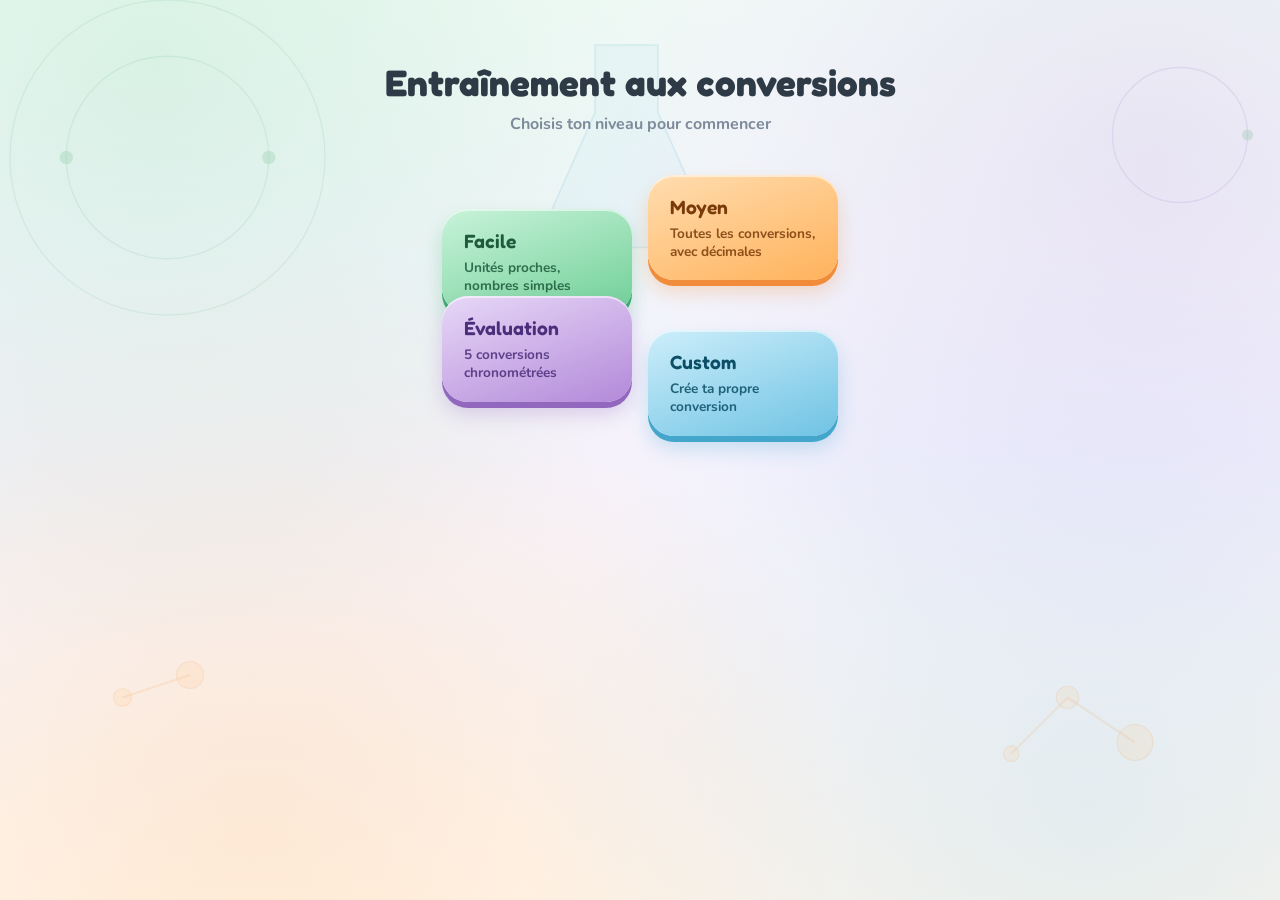
==== index.html @ 81458455 "mise a jour" ====
<!doctype html>
<html lang="fr">
<head>
<meta charset="UTF-8" />
<meta name="viewport" content="width=device-width, initial-scale=1.0" />
<title>Entraînement aux conversions</title>
<link rel="preconnect" href="https://fonts.googleapis.com" />
<link rel="preconnect" href="https://fonts.gstatic.com" crossorigin />
<link href="https://fonts.googleapis.com/css2?family=Fredoka:wght@500;600;700&family=Nunito:wght@600;700;800&family=Space+Mono:wght@400;700&display=swap" rel="stylesheet" />
<link rel="stylesheet" href="style.css" />
</head>
<body>

  <div class="bg-science" aria-hidden="true">
    <svg viewBox="0 0 1200 800" preserveAspectRatio="xMidYMid slice">
      <circle class="orbit" cx="180" cy="140" r="90" />
      <circle class="orbit" cx="180" cy="140" r="140" />
      <circle class="atom-dot" cx="270" cy="140" r="6" />
      <circle class="atom-dot" cx="90" cy="140" r="6" />
      <circle class="molecule" cx="980" cy="620" r="10" />
      <circle class="molecule" cx="1040" cy="660" r="16" />
      <circle class="molecule" cx="930" cy="670" r="7" />
      <line class="bond" x1="980" y1="620" x2="1040" y2="660" />
      <line class="bond" x1="980" y1="620" x2="930" y2="670" />
      <circle class="orbit small" cx="1080" cy="120" r="60" />
      <circle class="atom-dot" cx="1140" cy="120" r="5" />
      <path class="flask" d="M560 40 v60 l-40 90 a20 20 0 0 0 18 30 h100 a20 20 0 0 0 18 -30 l-40 -90 v-60 z" />
      <circle class="molecule" cx="140" cy="620" r="8" />
      <circle class="molecule" cx="200" cy="600" r="12" />
      <line class="bond" x1="140" y1="620" x2="200" y2="600" />
    </svg>
  </div>

  <main id="app">

    <section id="screen-home" class="screen active">
      <div class="home-inner">
        <h1>Entraînement aux conversions</h1>
        <p class="subtitle">Choisis ton niveau pour commencer</p>
        <div class="difficulty-choices">
          <button class="diff-card diff-facile" data-diff="facile" type="button">
            <span class="diff-name">Facile</span>
            <span class="diff-desc">Unités proches, nombres simples</span>
          </button>
          <button class="diff-card diff-moyen" data-diff="moyen" type="button">
            <span class="diff-name">Moyen</span>
            <span class="diff-desc">Toutes les conversions, avec décimales</span>
          </button>
          <button class="diff-card diff-evaluation" data-diff="evaluation" type="button">
            <span class="diff-name">Évaluation</span>
            <span class="diff-desc">5 conversions chronométrées</span>
          </button>
          <button class="diff-card diff-custom" data-diff="custom" type="button">
            <span class="diff-name">Custom</span>
            <span class="diff-desc">Crée ta propre conversion</span>
          </button>
        </div>
      </div>
    </section>

    <section id="screen-exercise" class="screen">
      <div class="exercise-topbar">
        <button id="btn-back" class="btn-text" type="button">&larr; Retour</button>
        <div id="chrono" class="chrono hidden">⏱ <span id="chrono-value">0.0 s</span></div>
      </div>

      <div class="exercise-card">
        <p class="exercise-label" id="exercise-label">Convertis :</p>
        <div class="conversion-stack">
          <div class="conv-row conv-row-from">
            <span id="from-value" class="conv-value">12,4</span>
            <span id="from-unit" class="conv-unit">km</span>
          </div>
          <span class="conv-arrow-down">&darr;</span>
          <div class="conv-row conv-row-to">
            <input id="answer-input" class="answer-input" type="text" inputmode="decimal" autocomplete="off" spellcheck="false" aria-label="Ta réponse" />
            <span id="to-unit" class="conv-unit">dm</span>
          </div>
        </div>

        <div class="exercise-actions">
          <button id="btn-validate" class="btn-primary" type="button">Valider</button>
          <button id="btn-next" class="btn-secondary hidden" type="button">Conversion suivante</button>
        </div>

        <div id="feedback" class="feedback" role="status" aria-live="polite"></div>
      </div>
    </section>

    <section id="screen-custom" class="screen">
      <div class="exercise-topbar">
        <button id="btn-back-custom" class="btn-text" type="button">&larr; Retour</button>
      </div>

      <div class="exercise-card custom-card">
        <p class="exercise-label">Crée ta conversion :</p>

        <div class="custom-line">
          <div class="custom-pair">
            <input id="custom-from-value" class="answer-input custom-value-input" type="text" inputmode="decimal" autocomplete="off" spellcheck="false" placeholder="Valeur" aria-label="Valeur de départ" />
            <select id="custom-from-unit" class="custom-select" aria-label="Unité de départ">
              <option value="" disabled selected>Unité...</option>
            </select>
          </div>

          <span class="conv-arrow custom-arrow">&rarr;</span>

          <div class="custom-pair">
            <input id="custom-to-value" class="answer-input custom-value-input" type="text" inputmode="decimal" autocomplete="off" spellcheck="false" placeholder="Résultat" aria-label="Ta réponse" disabled />
            <select id="custom-to-unit" class="custom-select" aria-label="Unité d'arrivée" disabled>
              <option value="" disabled selected>Unité...</option>
            </select>
          </div>
        </div>

        <div class="exercise-actions">
          <button id="btn-custom-validate" class="btn-primary" type="button" disabled>Valider</button>
          <button id="btn-custom-solve" class="btn-secondary" type="button" disabled>Résoudre</button>
        </div>

        <div id="custom-feedback" class="feedback" role="status" aria-live="polite"></div>
      </div>
    </section>

    <section id="screen-recap" class="screen">
      <div class="recap-card" id="recap-card">
        <h2 id="recap-title">Résultats</h2>
        <p class="recap-score" id="recap-score">Score : 0/5</p>
        <p class="recap-time" id="recap-time">Temps moyen : 0 s</p>
        <p class="recap-message" id="recap-message"></p>
        <div class="recap-actions">
          <button id="btn-restart" class="btn-primary" type="button">Relancer une série</button>
          <button id="btn-home" class="btn-secondary" type="button">Choisir une autre difficulté</button>
        </div>
      </div>
    </section>

    <section id="draft-table-wrap" class="draft-wrap hidden">
      <h3 class="draft-title">Brouillon — tableau de conversion</h3>
      <div id="draft-table" class="draft-table"></div>
    </section>

  </main>

  <canvas id="confetti-canvas"></canvas>

  <script src="js/units.js"></script>
  <script src="js/generator.js"></script>
  <script src="js/table.js"></script>
  <script src="js/confetti.js"></script>
  <script src="js/app.js"></script>
</body>
</html>
---- style.css ----
/* ===== Tokens : palette pastel colorée, un fond par mode ===== */
:root {
  --bg-card: #FFFFFF;
  --bg-card-soft: #F6F8FC;

  --success: #4FBE7A;
  --error: #E9756B;
  --error-bg: #FDECEA;
  --warning: #E8A93B;

  --ink: #2E3A46;
  --ink-soft: #7C8A9A;
  --ink-faint: #A8B4C0;

  /* Couleurs par mode : light (dégradé haut), mid (dégradé bas / fond clair),
     dark (ombre "relief"), text (texte du bouton) */
  --facile-light: #C9F3DA;
  --facile-mid: #6FCF97;
  --facile-dark: #3FA873;
  --facile-text: #1E5B3C;

  --moyen-light: #FFDDB0;
  --moyen-mid: #FFB25B;
  --moyen-dark: #F08C3A;
  --moyen-text: #7A3B0A;

  --evaluation-light: #E7D8F7;
  --evaluation-mid: #B389D9;
  --evaluation-dark: #9268BE;
  --evaluation-text: #4A2E7A;

  --custom-light: #CDEEFA;
  --custom-mid: #6FC3E4;
  --custom-dark: #45A6CC;
  --custom-text: #0B4E66;

  --theme-accent: var(--facile-mid);

  --radius-lg: 26px;
  --radius-md: 16px;
  --radius-sm: 10px;

  --font-display: 'Fredoka', sans-serif;
  --font-body: 'Nunito', sans-serif;
  --font-mono: 'Space Mono', monospace;

  --shadow-card: 0 10px 26px rgba(46, 58, 70, 0.1);
  --shadow-card-hover: 0 14px 30px rgba(46, 58, 70, 0.14);
}

* { box-sizing: border-box; -webkit-tap-highlight-color: transparent; }

html, body {
  margin: 0;
  padding: 0;
  min-height: 100%;
  color: var(--ink);
  font-family: var(--font-body);
  font-weight: 600; /* base légèrement plus grasse */
}

body {
  position: relative;
  overflow-x: hidden;
  display: flex;
  flex-direction: column;
  min-height: 100vh;
  min-height: 100dvh;
  background: #F5F7FB;
  transition: background 0.4s ease;
}

/* ===== Fond coloré, différent selon le mode actif ===== */
.bg-science {
  position: fixed;
  inset: 0;
  z-index: 0;
  pointer-events: none;
  transition: background 0.4s ease;
  background:
    radial-gradient(circle at 12% 8%, rgba(111, 207, 151, 0.20), transparent 42%),
    radial-gradient(circle at 90% 18%, rgba(179, 137, 217, 0.18), transparent 40%),
    radial-gradient(circle at 20% 92%, rgba(255, 178, 91, 0.18), transparent 45%),
    radial-gradient(circle at 85% 90%, rgba(111, 195, 228, 0.18), transparent 42%),
    linear-gradient(180deg, #F3FBF8 0%, #F5F3FE 50%, #FFF6EE 100%);
}

body[data-theme="facile"] .bg-science {
  background: linear-gradient(180deg, #EAFBF1 0%, #DCF5E6 55%, #CDEFDC 100%);
}
body[data-theme="moyen"] .bg-science {
  background: linear-gradient(180deg, #FFF3E2 0%, #FFE6C7 55%, #FFDBAE 100%);
}
body[data-theme="evaluation"] .bg-science {
  background: linear-gradient(180deg, #F5EEFC 0%, #EADCF7 55%, #DFCBF2 100%);
}
body[data-theme="custom"] .bg-science {
  background: linear-gradient(180deg, #EAF8FE 0%, #D6EFFA 55%, #C2E7F6 100%);
}

body[data-theme="facile"] { --theme-accent: var(--facile-mid); }
body[data-theme="moyen"] { --theme-accent: var(--moyen-mid); }
body[data-theme="evaluation"] { --theme-accent: var(--evaluation-mid); }
body[data-theme="custom"] { --theme-accent: var(--custom-mid); }

.bg-science svg { width: 100%; height: 100%; opacity: 0.4; }
.bg-science .orbit { fill: none; stroke: rgba(79, 168, 115, 0.3); stroke-width: 1.2; }
.bg-science .orbit.small { stroke: rgba(146, 104, 190, 0.35); }
.bg-science .atom-dot { fill: rgba(79, 168, 115, 0.45); }
.bg-science .molecule { fill: rgba(255, 178, 91, 0.28); stroke: rgba(240, 140, 58, 0.35); stroke-width: 1; }
.bg-science .bond { stroke: rgba(240, 140, 58, 0.3); stroke-width: 2; }
.bg-science .flask { fill: rgba(111, 195, 228, 0.16); stroke: rgba(69, 166, 204, 0.35); stroke-width: 1.5; }

/* ===== Layout général (mobile d'abord) ===== */
#app {
  position: relative;
  z-index: 1;
  flex: 1;
  display: flex;
  flex-direction: column;
  align-items: center;
  width: 100%;
  padding: 24px 16px 20px;
}

.screen { display: none; width: 100%; max-width: 520px; }
.screen.active { display: block; }

/* ===== Accueil ===== */
.home-inner { text-align: center; padding-top: 4vh; }

h1 {
  font-family: var(--font-display);
  font-weight: 700;
  font-size: clamp(1.7rem, 7vw, 2.3rem);
  margin: 0 0 8px;
  color: var(--ink);
}

.subtitle { color: var(--ink-soft); font-size: 1rem; margin: 0 0 34px; font-weight: 700; }

.difficulty-choices {
  display: flex;
  flex-direction: column;
  gap: 16px;
}

.diff-card {
  font-family: var(--font-body);
  cursor: pointer;
  border: none;
  border-radius: var(--radius-lg);
  padding: 20px 22px;
  width: 100%;
  min-height: 88px;
  display: flex;
  flex-direction: column;
  align-items: flex-start;
  justify-content: center;
  gap: 6px;
  text-align: left;
  transition: transform 0.12s ease, box-shadow 0.12s ease;
}
.diff-card:focus-visible { outline: 3px solid var(--ink); outline-offset: 2px; }

.diff-name { font-family: var(--font-display); font-size: 1.2rem; font-weight: 600; }
.diff-desc { font-size: 0.85rem; opacity: 0.85; line-height: 1.3; font-weight: 700; }

/* Boutons "relief" colorés, un dégradé par mode */
.diff-facile {
  background: linear-gradient(160deg, var(--facile-light), var(--facile-mid));
  color: var(--facile-text);
  box-shadow: 0 6px 0 var(--facile-dark), 0 12px 20px rgba(63, 168, 115, 0.28), inset 0 2px 0 rgba(255,255,255,0.55);
}
.diff-moyen {
  background: linear-gradient(160deg, var(--moyen-light), var(--moyen-mid));
  color: var(--moyen-text);
  box-shadow: 0 6px 0 var(--moyen-dark), 0 12px 20px rgba(240, 140, 58, 0.28), inset 0 2px 0 rgba(255,255,255,0.55);
}
.diff-evaluation {
  background: linear-gradient(160deg, var(--evaluation-light), var(--evaluation-mid));
  color: var(--evaluation-text);
  box-shadow: 0 6px 0 var(--evaluation-dark), 0 12px 20px rgba(146, 104, 190, 0.28), inset 0 2px 0 rgba(255,255,255,0.55);
}
.diff-custom {
  background: linear-gradient(160deg, var(--custom-light), var(--custom-mid));
  color: var(--custom-text);
  box-shadow: 0 6px 0 var(--custom-dark), 0 12px 20px rgba(69, 166, 204, 0.28), inset 0 2px 0 rgba(255,255,255,0.55);
}

.diff-card:active {
  transform: translateY(calc(var(--arc-y, 0px) + 4px));
}
.diff-facile:active { box-shadow: 0 2px 0 var(--facile-dark), 0 6px 10px rgba(63, 168, 115, 0.24), inset 0 2px 0 rgba(255,255,255,0.5); }
.diff-moyen:active { box-shadow: 0 2px 0 var(--moyen-dark), 0 6px 10px rgba(240, 140, 58, 0.24), inset 0 2px 0 rgba(255,255,255,0.5); }
.diff-evaluation:active { box-shadow: 0 2px 0 var(--evaluation-dark), 0 6px 10px rgba(146, 104, 190, 0.24), inset 0 2px 0 rgba(255,255,255,0.5); }
.diff-custom:active { box-shadow: 0 2px 0 var(--custom-dark), 0 6px 10px rgba(69, 166, 204, 0.24), inset 0 2px 0 rgba(255,255,255,0.5); }

/* ===== Exercice (facile / moyen / évaluation) ===== */
.exercise-topbar {
  display: flex;
  justify-content: space-between;
  align-items: center;
  margin-bottom: 18px;
}

.btn-text {
  background: none;
  border: none;
  color: var(--ink-soft);
  font-family: var(--font-body);
  font-weight: 800;
  font-size: 0.95rem;
  cursor: pointer;
  padding: 8px 4px;
}
.btn-text:hover { color: var(--ink); }

.chrono {
  font-family: var(--font-mono);
  background: var(--bg-card);
  padding: 7px 14px;
  border-radius: 999px;
  font-size: 0.9rem;
  color: var(--theme-accent);
  font-weight: 700;
  box-shadow: var(--shadow-card);
}

.exercise-card {
  background: var(--bg-card);
  border-radius: var(--radius-lg);
  border-top: 6px solid var(--theme-accent);
  padding: 34px 20px;
  text-align: center;
  box-shadow: var(--shadow-card);
}

.exercise-label { color: var(--ink-soft); margin: 0 0 18px; font-size: 0.9rem; font-weight: 700; }

/* Pile verticale : valeur de départ en haut, flèche vers le bas, réponse en bas */
.conversion-stack {
  display: flex;
  flex-direction: column;
  align-items: center;
  gap: 10px;
  font-family: var(--font-mono);
}

.conv-row {
  display: flex;
  align-items: baseline;
  justify-content: center;
  gap: 10px;
  flex-wrap: wrap;
}

.conv-value { font-size: clamp(1.5rem, 8vw, 2.1rem); font-weight: 700; color: var(--ink); }
.conv-unit { font-size: clamp(1.2rem, 6vw, 1.6rem); color: var(--theme-accent); font-weight: 700; }
.conv-arrow-down { font-size: 1.6rem; color: var(--ink-faint); line-height: 1; }

.answer-input {
  font-family: var(--font-mono);
  font-size: clamp(1.35rem, 7vw, 1.8rem);
  width: 5.5ch;
  text-align: center;
  background: var(--bg-card-soft);
  color: var(--ink);
  border: 2px solid transparent;
  border-radius: var(--radius-md);
  padding: 8px 6px;
  outline: none;
  transition: border-color 0.15s ease;
}
.answer-input:focus { border-color: var(--theme-accent); }
.answer-input.wrong { border-color: var(--error); background: var(--error-bg); }
.answer-input.revealed { color: var(--ink-soft); background: var(--bg-card-soft); }
.answer-input:disabled { opacity: 0.85; }

.exercise-actions {
  margin-top: 28px;
  display: flex;
  justify-content: center;
  gap: 12px;
  flex-wrap: wrap;
}

.btn-primary, .btn-secondary {
  font-family: var(--font-body);
  font-weight: 800;
  font-size: 0.98rem;
  border: none;
  border-radius: 999px;
  padding: 13px 26px;
  cursor: pointer;
  transition: transform 0.12s ease, filter 0.15s ease;
  min-height: 46px;
}
.btn-primary {
  background: linear-gradient(160deg, color-mix(in srgb, var(--theme-accent) 55%, white), var(--theme-accent));
  color: #24303B;
  box-shadow: 0 4px 0 rgba(0,0,0,0.12);
}
.btn-secondary { background: var(--bg-card-soft); color: var(--theme-accent); border: 2px solid var(--theme-accent); }
.btn-primary:hover, .btn-secondary:hover { filter: brightness(1.05); }
.btn-primary:active, .btn-secondary:active { transform: scale(0.97); }
.btn-primary:disabled, .btn-secondary:disabled { opacity: 0.45; cursor: default; transform: none; }

.feedback { margin-top: 20px; min-height: 26px; font-weight: 700; font-size: 0.98rem; }
.feedback.success { color: var(--success); }
.feedback.error { color: var(--error); }
.feedback.info { color: var(--ink-soft); }

/* ===== Mode Custom ===== */
.custom-card { text-align: center; }

.custom-line {
  display: flex;
  flex-direction: column;
  align-items: center;
  gap: 14px;
}

.custom-pair {
  display: flex;
  gap: 8px;
  width: 100%;
  justify-content: center;
  flex-wrap: wrap;
}

.custom-value-input { width: 100%; max-width: 140px; }

.custom-select {
  font-family: var(--font-body);
  font-weight: 700;
  font-size: 1rem;
  color: var(--ink);
  background: var(--bg-card-soft);
  border: 2px solid transparent;
  border-radius: var(--radius-md);
  padding: 10px 10px;
  min-height: 46px;
  max-width: 140px;
  flex: 1 1 120px;
}
.custom-select:focus { border-color: var(--theme-accent); outline: none; }
.custom-select:disabled { opacity: 0.55; }

.custom-arrow { transform: rotate(90deg); color: var(--ink-faint); }

/* ===== Récapitulatif (Évaluation) ===== */
.recap-card {
  background: var(--bg-card);
  border-radius: var(--radius-lg);
  border-top: 6px solid var(--theme-accent);
  padding: 38px 22px;
  text-align: center;
  box-shadow: var(--shadow-card);
}
.recap-card.festive { background: linear-gradient(135deg, #F5EEFC, #EAF8FE); }
#recap-title { font-family: var(--font-display); font-size: 1.6rem; margin: 0 0 16px; }
.recap-score { font-family: var(--font-mono); font-size: 1.25rem; margin: 6px 0; font-weight: 700; }
.recap-time { font-family: var(--font-mono); font-size: 1rem; margin: 6px 0; color: var(--ink-soft); }
.recap-message { font-weight: 800; font-size: 1.05rem; margin: 18px 0 4px; }
.recap-message.green { color: var(--success); }
.recap-message.yellow { color: var(--warning); }
.recap-message.red { color: var(--error); }
.recap-actions { margin-top: 26px; display: flex; flex-direction: column; gap: 12px; }

/* ===== Tableau brouillon (9 colonnes) ===== */
.draft-wrap { width: 100%; max-width: 520px; margin-top: 26px; }
.draft-title {
  font-family: var(--font-body);
  font-size: 0.82rem;
  font-weight: 800;
  color: var(--ink-soft);
  margin: 0 0 8px;
  text-align: left;
}
.draft-table {
  background: var(--bg-card);
  border-radius: var(--radius-md);
  overflow-x: auto;
  box-shadow: var(--shadow-card);
}
.draft-row { display: grid; grid-template-columns: repeat(9, minmax(34px, 1fr)); min-width: 306px; }
.draft-head-cell {
  text-align: center;
  padding: 8px 2px;
  font-family: var(--font-mono);
  font-size: 0.78rem;
  font-weight: 700;
  color: var(--theme-accent);
  background: var(--bg-card-soft);
  border-right: 1px solid rgba(124, 138, 154, 0.12);
}
.draft-head-cell:last-child { border-right: none; }
.draft-input-cell {
  min-height: 64px;
  border-right: 1px solid rgba(124, 138, 154, 0.1);
  display: flex;
  align-items: center;
  justify-content: center;
}
.draft-input-cell:last-child { border-right: none; }
.draft-input {
  width: 100%;
  height: 100%;
  min-height: 64px;
  background: transparent;
  border: none;
  outline: none;
  text-align: center;
  font-family: var(--font-mono);
  font-size: 1.15rem;
  color: var(--ink);
  caret-color: var(--theme-accent);
}

/* ===== Utilitaires ===== */
.hidden { display: none !important; }

#confetti-canvas {
  position: fixed;
  inset: 0;
  z-index: 50;
  pointer-events: none;
  display: none;
}

/* ===== Écrans plus larges (tablette / desktop) : boutons en arc de cercle ===== */
@media (min-width: 640px) {
  .difficulty-choices {
    flex-direction: row;
    flex-wrap: wrap;
    justify-content: center;
    align-items: flex-start;
    padding-top: 40px;
  }
  .diff-card {
    width: 190px;
    transform: translateY(var(--arc-y, 0px));
  }
  .difficulty-choices .diff-card:nth-child(1) { --arc-y: 0px; }
  .difficulty-choices .diff-card:nth-child(2) { --arc-y: -34px; }
  .difficulty-choices .diff-card:nth-child(3) { --arc-y: -34px; }
  .difficulty-choices .diff-card:nth-child(4) { --arc-y: 0px; }

  .exercise-card { padding: 44px 32px; }
  .recap-actions { flex-direction: row; justify-content: center; }
  .custom-line { flex-direction: row; justify-content: center; }
  .custom-arrow { transform: none; }
  .draft-row { min-width: 0; }
  .draft-input-cell, .draft-input { min-height: 90px; }
  .draft-input { font-size: 1.5rem; }
}
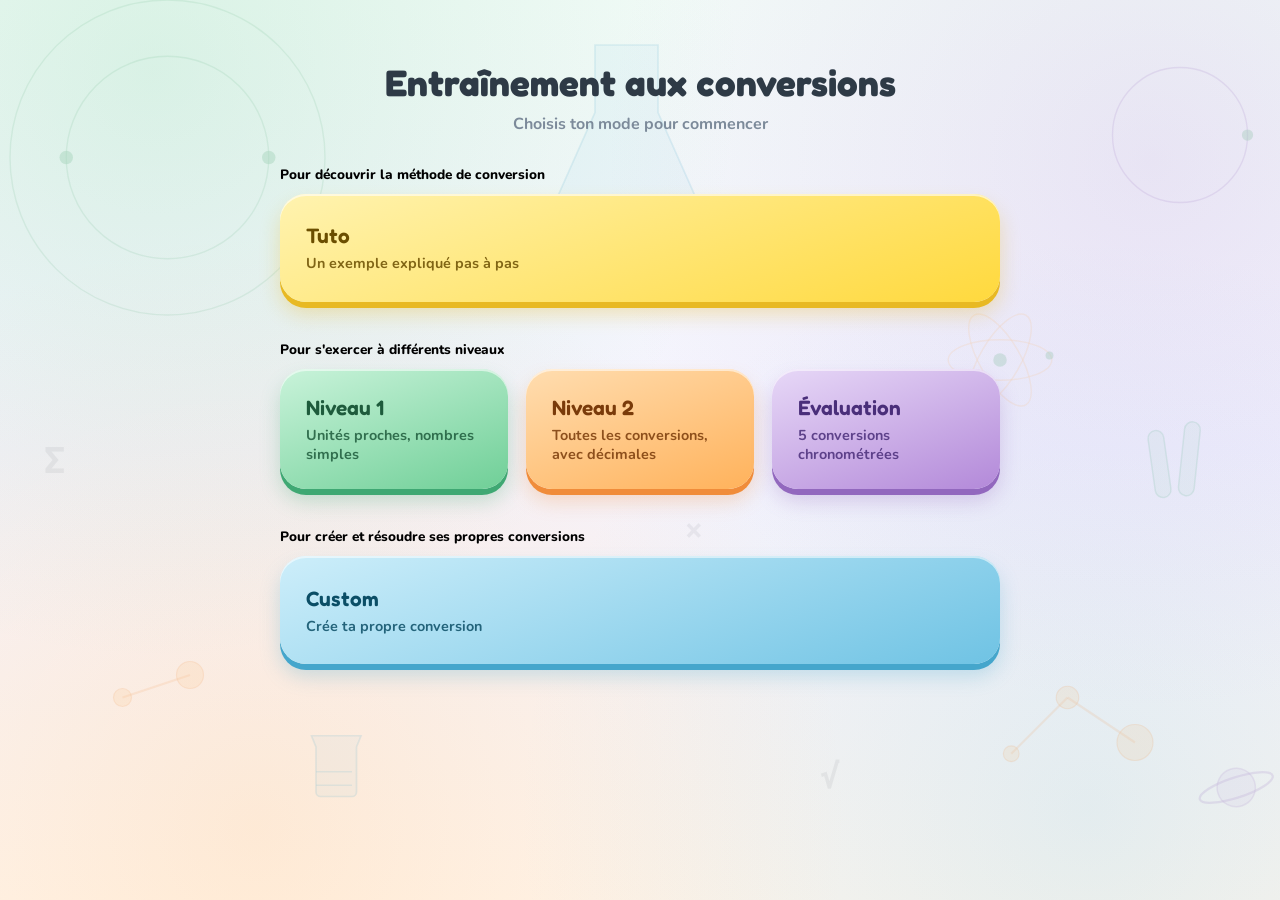
==== commit de62e733: "mode tuto" ====
--- a/index.html
+++ b/index.html
@@ -13,21 +13,65 @@
 
   <div class="bg-science" aria-hidden="true">
     <svg viewBox="0 0 1200 800" preserveAspectRatio="xMidYMid slice">
+      <!-- Orbites + noyau (haut gauche) -->
       <circle class="orbit" cx="180" cy="140" r="90" />
       <circle class="orbit" cx="180" cy="140" r="140" />
       <circle class="atom-dot" cx="270" cy="140" r="6" />
       <circle class="atom-dot" cx="90" cy="140" r="6" />
+
+      <!-- Molécule (bas droite) -->
       <circle class="molecule" cx="980" cy="620" r="10" />
       <circle class="molecule" cx="1040" cy="660" r="16" />
       <circle class="molecule" cx="930" cy="670" r="7" />
       <line class="bond" x1="980" y1="620" x2="1040" y2="660" />
       <line class="bond" x1="980" y1="620" x2="930" y2="670" />
+
+      <!-- Petite orbite (haut droite) -->
       <circle class="orbit small" cx="1080" cy="120" r="60" />
       <circle class="atom-dot" cx="1140" cy="120" r="5" />
+
+      <!-- Erlenmeyer (haut centre) -->
       <path class="flask" d="M560 40 v60 l-40 90 a20 20 0 0 0 18 30 h100 a20 20 0 0 0 18 -30 l-40 -90 v-60 z" />
+
+      <!-- Molécule (bas gauche) -->
       <circle class="molecule" cx="140" cy="620" r="8" />
       <circle class="molecule" cx="200" cy="600" r="12" />
       <line class="bond" x1="140" y1="620" x2="200" y2="600" />
+
+      <!-- Atome stylisé (centre droite) -->
+      <g class="atom-group" transform="translate(920,320)">
+        <ellipse class="atom-orbit-ring" cx="0" cy="0" rx="46" ry="18" />
+        <ellipse class="atom-orbit-ring" cx="0" cy="0" rx="46" ry="18" transform="rotate(60)" />
+        <ellipse class="atom-orbit-ring" cx="0" cy="0" rx="46" ry="18" transform="rotate(120)" />
+        <circle class="atom-dot" cx="0" cy="0" r="6" />
+        <circle class="atom-dot" cx="44" cy="-4" r="3.5" />
+        <circle class="atom-dot" cx="-20" cy="40" r="3.5" />
+      </g>
+
+      <!-- Bécher gradué (bas centre-gauche) -->
+      <g class="beaker-group" transform="translate(330,700)">
+        <path class="beaker" d="M-22 -46 h44 l-4 10 v40 a4 4 0 0 1 -4 4 h-28 a4 4 0 0 1 -4 -4 v-40 z" />
+        <line class="beaker" x1="-18" y1="-14" x2="14" y2="-14" />
+        <line class="beaker" x1="-18" y1="-2" x2="14" y2="-2" />
+      </g>
+
+      <!-- Tubes à essai (droite) -->
+      <g class="tube-group" transform="translate(1080,420)">
+        <rect class="tube" x="-24" y="-40" width="14" height="60" rx="7" transform="rotate(-8)" />
+        <rect class="tube" x="0" y="-46" width="14" height="66" rx="7" transform="rotate(6)" />
+      </g>
+
+      <!-- Planète à anneau (bas droite, discrète) -->
+      <g class="planet-group" transform="translate(1130,700) rotate(-18)">
+        <circle class="planet" cx="0" cy="0" r="17" />
+        <ellipse class="planet-ring" cx="0" cy="0" rx="34" ry="9" />
+      </g>
+
+      <!-- Symboles mathématiques épars -->
+      <text class="math-symbol" x="470" y="230" font-size="34">π</text>
+      <text class="math-symbol" x="760" y="700" font-size="30">√</text>
+      <text class="math-symbol" x="70" y="420" font-size="32">Σ</text>
+      <text class="math-symbol" x="640" y="480" font-size="26">×</text>
     </svg>
   </div>
 
@@ -36,20 +80,36 @@
     <section id="screen-home" class="screen active">
       <div class="home-inner">
         <h1>Entraînement aux conversions</h1>
-        <p class="subtitle">Choisis ton niveau pour commencer</p>
-        <div class="difficulty-choices">
-          <button class="diff-card diff-facile" data-diff="facile" type="button">
-            <span class="diff-name">Facile</span>
-            <span class="diff-desc">Unités proches, nombres simples</span>
+        <p class="subtitle">Choisis ton mode pour commencer</p>
+
+        <div class="mode-group mode-group-tuto">
+          <p class="mode-caption">Pour découvrir la méthode de conversion</p>
+          <button class="diff-card diff-tuto" data-diff="tuto" type="button">
+            <span class="diff-name">Tuto</span>
+            <span class="diff-desc">Un exemple expliqué pas à pas</span>
           </button>
-          <button class="diff-card diff-moyen" data-diff="moyen" type="button">
-            <span class="diff-name">Moyen</span>
-            <span class="diff-desc">Toutes les conversions, avec décimales</span>
-          </button>
-          <button class="diff-card diff-evaluation" data-diff="evaluation" type="button">
-            <span class="diff-name">Évaluation</span>
-            <span class="diff-desc">5 conversions chronométrées</span>
-          </button>
+        </div>
+
+        <div class="mode-group mode-group-levels">
+          <p class="mode-caption">Pour s'exercer à différents niveaux</p>
+          <div class="levels-row">
+            <button class="diff-card diff-facile" data-diff="facile" type="button">
+              <span class="diff-name">Niveau 1</span>
+              <span class="diff-desc">Unités proches, nombres simples</span>
+            </button>
+            <button class="diff-card diff-moyen" data-diff="moyen" type="button">
+              <span class="diff-name">Niveau 2</span>
+              <span class="diff-desc">Toutes les conversions, avec décimales</span>
+            </button>
+            <button class="diff-card diff-evaluation" data-diff="evaluation" type="button">
+              <span class="diff-name">Évaluation</span>
+              <span class="diff-desc">5 conversions chronométrées</span>
+            </button>
+          </div>
+        </div>
+
+        <div class="mode-group mode-group-custom">
+          <p class="mode-caption">Pour créer et résoudre ses propres conversions</p>
           <button class="diff-card diff-custom" data-diff="custom" type="button">
             <span class="diff-name">Custom</span>
             <span class="diff-desc">Crée ta propre conversion</span>
@@ -62,6 +122,7 @@
       <div class="exercise-topbar">
         <button id="btn-back" class="btn-text" type="button">&larr; Retour</button>
         <div id="chrono" class="chrono hidden">⏱ <span id="chrono-value">0.0 s</span></div>
+        <div id="score-display" class="chrono hidden">Score : <span id="score-value">0/0</span></div>
       </div>
 
       <div class="exercise-card">
@@ -79,6 +140,7 @@
         </div>
 
         <div class="exercise-actions">
+          <button id="btn-hint" class="btn-secondary hidden" type="button">Indice</button>
           <button id="btn-validate" class="btn-primary" type="button">Valider</button>
           <button id="btn-next" class="btn-secondary hidden" type="button">Conversion suivante</button>
         </div>
@@ -119,6 +181,44 @@
         </div>
 
         <div id="custom-feedback" class="feedback" role="status" aria-live="polite"></div>
+      </div>
+    </section>
+
+    <section id="screen-tuto" class="screen">
+      <div class="exercise-topbar">
+        <button id="btn-back-tuto" class="btn-text" type="button">&larr; Retour</button>
+      </div>
+
+      <div class="exercise-card tuto-card">
+        <div class="conversion-stack">
+          <div class="conv-row conv-row-from">
+            <span id="tuto-from-value" class="conv-value">12,4</span>
+            <span id="tuto-from-unit" class="conv-unit">mm</span>
+          </div>
+          <span class="conv-arrow-down">&darr;</span>
+          <div class="conv-row conv-row-to">
+            <input id="tuto-answer-input" class="answer-input hidden" type="text" inputmode="decimal" autocomplete="off" spellcheck="false" aria-label="Ta réponse finale" />
+            <span id="tuto-to-unit" class="conv-unit">m</span>
+          </div>
+        </div>
+
+        <div id="tuto-step-text" class="tuto-step"></div>
+
+        <div class="exercise-actions">
+          <button id="btn-tuto-prev" class="btn-secondary hidden" type="button">Précédent</button>
+          <button id="btn-tuto-next" class="btn-primary" type="button" disabled>Suivant</button>
+          <button id="btn-tuto-validate" class="btn-primary hidden" type="button">Valider</button>
+        </div>
+
+        <div id="tuto-feedback" class="feedback" role="status" aria-live="polite"></div>
+
+        <div id="tuto-success" class="tuto-success hidden">
+          <p class="tuto-success-message">Bravo, maintenant tu peux réessayer un tuto expliqué ou bien aller t'entraîner avec les autres modes de jeu !</p>
+          <div class="recap-actions">
+            <button id="btn-tuto-retry" class="btn-primary" type="button">Réessayer</button>
+            <button id="btn-tuto-home" class="btn-secondary" type="button">Modes de jeu</button>
+          </div>
+        </div>
       </div>
     </section>
 
--- a/style.css
+++ b/style.css
@@ -14,6 +14,11 @@
 
   /* Couleurs par mode : light (dégradé haut), mid (dégradé bas / fond clair),
      dark (ombre "relief"), text (texte du bouton) */
+  --tuto-light: #FFF3B0;
+  --tuto-mid: #FFD93D;
+  --tuto-dark: #E8B923;
+  --tuto-text: #6B4E00;
+
   --facile-light: #C9F3DA;
   --facile-mid: #6FCF97;
   --facile-dark: #3FA873;
@@ -33,6 +38,10 @@
   --custom-mid: #6FC3E4;
   --custom-dark: #45A6CC;
   --custom-text: #0B4E66;
+
+  /* Couleurs dédiées au texte des instructions du Tuto (bon contraste sur blanc) */
+  --tuto-text-green: #2E9E5B;
+  --tuto-text-red: #D9463B;
 
   --theme-accent: var(--facile-mid);
 
@@ -85,6 +94,9 @@
     linear-gradient(180deg, #F3FBF8 0%, #F5F3FE 50%, #FFF6EE 100%);
 }
 
+body[data-theme="tuto"] .bg-science {
+  background: linear-gradient(180deg, #FFFBEA 0%, #FFF3C4 55%, #FFE9A8 100%);
+}
 body[data-theme="facile"] .bg-science {
   background: linear-gradient(180deg, #EAFBF1 0%, #DCF5E6 55%, #CDEFDC 100%);
 }
@@ -98,6 +110,7 @@
   background: linear-gradient(180deg, #EAF8FE 0%, #D6EFFA 55%, #C2E7F6 100%);
 }
 
+body[data-theme="tuto"] { --theme-accent: var(--tuto-dark); }
 body[data-theme="facile"] { --theme-accent: var(--facile-mid); }
 body[data-theme="moyen"] { --theme-accent: var(--moyen-mid); }
 body[data-theme="evaluation"] { --theme-accent: var(--evaluation-mid); }
@@ -110,6 +123,12 @@
 .bg-science .molecule { fill: rgba(255, 178, 91, 0.28); stroke: rgba(240, 140, 58, 0.35); stroke-width: 1; }
 .bg-science .bond { stroke: rgba(240, 140, 58, 0.3); stroke-width: 2; }
 .bg-science .flask { fill: rgba(111, 195, 228, 0.16); stroke: rgba(69, 166, 204, 0.35); stroke-width: 1.5; }
+.bg-science .atom-orbit-ring { fill: none; stroke: rgba(255, 178, 91, 0.32); stroke-width: 1.2; }
+.bg-science .beaker { fill: rgba(111, 195, 228, 0.14); stroke: rgba(69, 166, 204, 0.34); stroke-width: 1.5; }
+.bg-science .tube { fill: rgba(111, 207, 151, 0.16); stroke: rgba(63, 168, 115, 0.32); stroke-width: 1.3; }
+.bg-science .planet { fill: rgba(179, 137, 217, 0.18); stroke: rgba(146, 104, 190, 0.32); stroke-width: 1.3; }
+.bg-science .planet-ring { fill: none; stroke: rgba(146, 104, 190, 0.38); stroke-width: 2; }
+.bg-science .math-symbol { fill: rgba(46, 58, 70, 0.16); font-family: 'Space Mono', monospace; font-weight: 700; }
 
 /* ===== Layout général (mobile d'abord) ===== */
 #app {
@@ -127,7 +146,13 @@
 .screen.active { display: block; }
 
 /* ===== Accueil ===== */
-.home-inner { text-align: center; padding-top: 4vh; }
+.home-inner {
+  text-align: center;
+  padding-top: 4vh;
+  display: flex;
+  flex-direction: column;
+  align-items: stretch;
+}
 
 h1 {
   font-family: var(--font-display);
@@ -137,9 +162,19 @@
   color: var(--ink);
 }
 
-.subtitle { color: var(--ink-soft); font-size: 1rem; margin: 0 0 34px; font-weight: 700; }
-
-.difficulty-choices {
+.subtitle { color: var(--ink-soft); font-size: 1rem; margin: 0 0 30px; font-weight: 700; }
+
+.mode-group + .mode-group { margin-top: 38px; }
+
+.mode-caption {
+  text-align: left;
+  color: #000000;
+  font-size: 0.85rem;
+  font-weight: 800;
+  margin: 0 0 10px;
+}
+
+.levels-row {
   display: flex;
   flex-direction: column;
   gap: 16px;
@@ -167,6 +202,11 @@
 .diff-desc { font-size: 0.85rem; opacity: 0.85; line-height: 1.3; font-weight: 700; }
 
 /* Boutons "relief" colorés, un dégradé par mode */
+.diff-tuto {
+  background: linear-gradient(160deg, var(--tuto-light), var(--tuto-mid));
+  color: var(--tuto-text);
+  box-shadow: 0 6px 0 var(--tuto-dark), 0 12px 20px rgba(232, 185, 35, 0.32), inset 0 2px 0 rgba(255,255,255,0.6);
+}
 .diff-facile {
   background: linear-gradient(160deg, var(--facile-light), var(--facile-mid));
   color: var(--facile-text);
@@ -189,8 +229,9 @@
 }
 
 .diff-card:active {
-  transform: translateY(calc(var(--arc-y, 0px) + 4px));
-}
+  transform: translateY(4px);
+}
+.diff-tuto:active { box-shadow: 0 2px 0 var(--tuto-dark), 0 6px 10px rgba(232, 185, 35, 0.28), inset 0 2px 0 rgba(255,255,255,0.55); }
 .diff-facile:active { box-shadow: 0 2px 0 var(--facile-dark), 0 6px 10px rgba(63, 168, 115, 0.24), inset 0 2px 0 rgba(255,255,255,0.5); }
 .diff-moyen:active { box-shadow: 0 2px 0 var(--moyen-dark), 0 6px 10px rgba(240, 140, 58, 0.24), inset 0 2px 0 rgba(255,255,255,0.5); }
 .diff-evaluation:active { box-shadow: 0 2px 0 var(--evaluation-dark), 0 6px 10px rgba(146, 104, 190, 0.24), inset 0 2px 0 rgba(255,255,255,0.5); }
@@ -245,6 +286,7 @@
   align-items: center;
   gap: 10px;
   font-family: var(--font-mono);
+  transition: transform 0.1s ease;
 }
 
 .conv-row {
@@ -330,6 +372,12 @@
 }
 
 .custom-value-input { width: 100%; max-width: 140px; }
+.custom-value-input::placeholder {
+  font-family: var(--font-body);
+  font-weight: 700;
+  font-size: 0.8rem;
+  opacity: 0.55;
+}
 
 .custom-select {
   font-family: var(--font-body);
@@ -348,6 +396,54 @@
 .custom-select:disabled { opacity: 0.55; }
 
 .custom-arrow { transform: rotate(90deg); color: var(--ink-faint); }
+
+/* ===== Mode Tuto ===== */
+.tuto-card { text-align: center; }
+
+.tuto-step {
+  margin: 18px 0 6px;
+  font-weight: 700;
+  font-size: 0.98rem;
+  line-height: 1.5;
+  color: var(--ink);
+}
+.text-tuto-green { color: var(--tuto-text-green); font-weight: 800; }
+.text-tuto-red { color: var(--tuto-text-red); font-weight: 800; }
+
+.tuto-success { margin-top: 8px; }
+.tuto-success-message {
+  font-weight: 800;
+  color: var(--success);
+  font-size: 1.02rem;
+  line-height: 1.5;
+  margin: 8px 0 4px;
+}
+
+@keyframes shakeFade {
+  0% { transform: translateX(0); opacity: 1; }
+  20% { transform: translateX(-8px); }
+  40% { transform: translateX(8px); }
+  60% { transform: translateX(-5px); opacity: 0.25; }
+  80% { transform: translateX(5px); opacity: 0.25; }
+  100% { transform: translateX(0); opacity: 1; }
+}
+.shake-clear { animation: shakeFade 0.5s ease; }
+
+/* Rangée de flèches + surlignage des colonnes (Tuto, étape 1) */
+.draft-arrow-row { min-height: 18px; }
+.draft-arrow-cell {
+  display: flex;
+  align-items: center;
+  justify-content: center;
+  font-size: 1rem;
+  line-height: 1;
+  font-weight: 700;
+}
+.arrow-green { color: var(--tuto-text-green); }
+.arrow-red { color: var(--tuto-text-red); }
+
+.col-highlight-green { box-shadow: inset 0 0 0 3px var(--tuto-text-green); border-radius: 4px; cursor: pointer; }
+.col-highlight-red { box-shadow: inset 0 0 0 3px var(--tuto-text-red); border-radius: 4px; cursor: pointer; }
 
 /* ===== Récapitulatif (Évaluation) ===== */
 .recap-card {
@@ -417,6 +513,7 @@
   color: var(--ink);
   caret-color: var(--theme-accent);
 }
+.draft-input.wrong { background: var(--error-bg); }
 
 /* ===== Utilitaires ===== */
 .hidden { display: none !important; }
@@ -429,23 +526,16 @@
   display: none;
 }
 
-/* ===== Écrans plus larges (tablette / desktop) : boutons en arc de cercle ===== */
+/* ===== Écrans plus larges (tablette / desktop) ===== */
 @media (min-width: 640px) {
-  .difficulty-choices {
-    flex-direction: row;
-    flex-wrap: wrap;
-    justify-content: center;
-    align-items: flex-start;
-    padding-top: 40px;
-  }
-  .diff-card {
-    width: 190px;
-    transform: translateY(var(--arc-y, 0px));
-  }
-  .difficulty-choices .diff-card:nth-child(1) { --arc-y: 0px; }
-  .difficulty-choices .diff-card:nth-child(2) { --arc-y: -34px; }
-  .difficulty-choices .diff-card:nth-child(3) { --arc-y: -34px; }
-  .difficulty-choices .diff-card:nth-child(4) { --arc-y: 0px; }
+  #screen-home { max-width: 720px; }
+
+  .diff-card { padding: 26px 26px; min-height: 108px; }
+  .diff-name { font-size: 1.3rem; }
+  .diff-desc { font-size: 0.9rem; }
+
+  .levels-row { flex-direction: row; gap: 18px; }
+  .levels-row .diff-card { flex: 1; }
 
   .exercise-card { padding: 44px 32px; }
   .recap-actions { flex-direction: row; justify-content: center; }
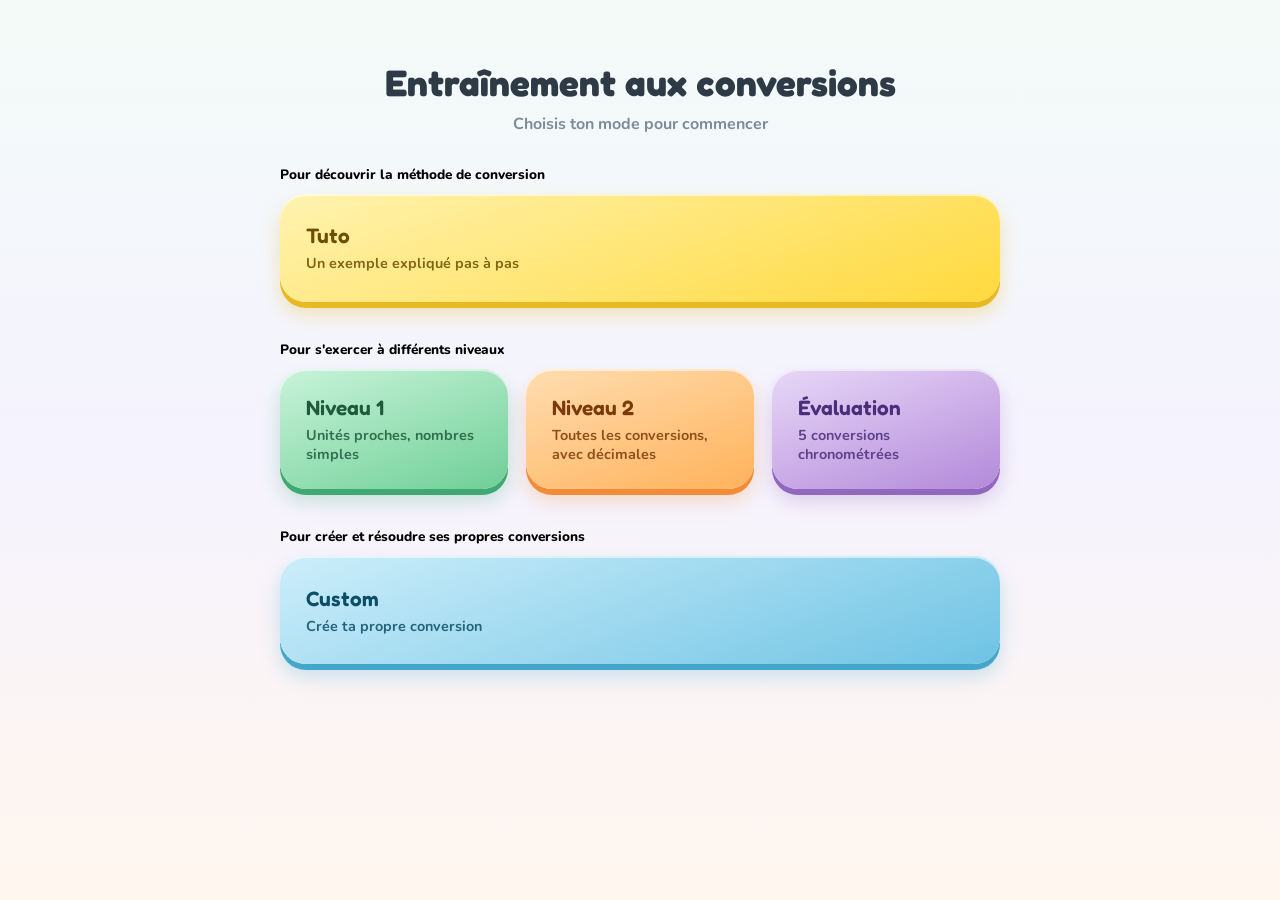
==== commit 35ad3766: "mode tuto" ====
--- a/index.html
+++ b/index.html
@@ -11,69 +11,7 @@
 </head>
 <body>
 
-  <div class="bg-science" aria-hidden="true">
-    <svg viewBox="0 0 1200 800" preserveAspectRatio="xMidYMid slice">
-      <!-- Orbites + noyau (haut gauche) -->
-      <circle class="orbit" cx="180" cy="140" r="90" />
-      <circle class="orbit" cx="180" cy="140" r="140" />
-      <circle class="atom-dot" cx="270" cy="140" r="6" />
-      <circle class="atom-dot" cx="90" cy="140" r="6" />
-
-      <!-- Molécule (bas droite) -->
-      <circle class="molecule" cx="980" cy="620" r="10" />
-      <circle class="molecule" cx="1040" cy="660" r="16" />
-      <circle class="molecule" cx="930" cy="670" r="7" />
-      <line class="bond" x1="980" y1="620" x2="1040" y2="660" />
-      <line class="bond" x1="980" y1="620" x2="930" y2="670" />
-
-      <!-- Petite orbite (haut droite) -->
-      <circle class="orbit small" cx="1080" cy="120" r="60" />
-      <circle class="atom-dot" cx="1140" cy="120" r="5" />
-
-      <!-- Erlenmeyer (haut centre) -->
-      <path class="flask" d="M560 40 v60 l-40 90 a20 20 0 0 0 18 30 h100 a20 20 0 0 0 18 -30 l-40 -90 v-60 z" />
-
-      <!-- Molécule (bas gauche) -->
-      <circle class="molecule" cx="140" cy="620" r="8" />
-      <circle class="molecule" cx="200" cy="600" r="12" />
-      <line class="bond" x1="140" y1="620" x2="200" y2="600" />
-
-      <!-- Atome stylisé (centre droite) -->
-      <g class="atom-group" transform="translate(920,320)">
-        <ellipse class="atom-orbit-ring" cx="0" cy="0" rx="46" ry="18" />
-        <ellipse class="atom-orbit-ring" cx="0" cy="0" rx="46" ry="18" transform="rotate(60)" />
-        <ellipse class="atom-orbit-ring" cx="0" cy="0" rx="46" ry="18" transform="rotate(120)" />
-        <circle class="atom-dot" cx="0" cy="0" r="6" />
-        <circle class="atom-dot" cx="44" cy="-4" r="3.5" />
-        <circle class="atom-dot" cx="-20" cy="40" r="3.5" />
-      </g>
-
-      <!-- Bécher gradué (bas centre-gauche) -->
-      <g class="beaker-group" transform="translate(330,700)">
-        <path class="beaker" d="M-22 -46 h44 l-4 10 v40 a4 4 0 0 1 -4 4 h-28 a4 4 0 0 1 -4 -4 v-40 z" />
-        <line class="beaker" x1="-18" y1="-14" x2="14" y2="-14" />
-        <line class="beaker" x1="-18" y1="-2" x2="14" y2="-2" />
-      </g>
-
-      <!-- Tubes à essai (droite) -->
-      <g class="tube-group" transform="translate(1080,420)">
-        <rect class="tube" x="-24" y="-40" width="14" height="60" rx="7" transform="rotate(-8)" />
-        <rect class="tube" x="0" y="-46" width="14" height="66" rx="7" transform="rotate(6)" />
-      </g>
-
-      <!-- Planète à anneau (bas droite, discrète) -->
-      <g class="planet-group" transform="translate(1130,700) rotate(-18)">
-        <circle class="planet" cx="0" cy="0" r="17" />
-        <ellipse class="planet-ring" cx="0" cy="0" rx="34" ry="9" />
-      </g>
-
-      <!-- Symboles mathématiques épars -->
-      <text class="math-symbol" x="470" y="230" font-size="34">π</text>
-      <text class="math-symbol" x="760" y="700" font-size="30">√</text>
-      <text class="math-symbol" x="70" y="420" font-size="32">Σ</text>
-      <text class="math-symbol" x="640" y="480" font-size="26">×</text>
-    </svg>
-  </div>
+  <div class="bg-science" aria-hidden="true"></div>
 
   <main id="app">
 
@@ -193,12 +131,12 @@
         <div class="conversion-stack">
           <div class="conv-row conv-row-from">
             <span id="tuto-from-value" class="conv-value">12,4</span>
-            <span id="tuto-from-unit" class="conv-unit">mm</span>
+            <span id="tuto-from-unit" class="conv-unit circle-target">mm</span>
           </div>
           <span class="conv-arrow-down">&darr;</span>
           <div class="conv-row conv-row-to">
             <input id="tuto-answer-input" class="answer-input hidden" type="text" inputmode="decimal" autocomplete="off" spellcheck="false" aria-label="Ta réponse finale" />
-            <span id="tuto-to-unit" class="conv-unit">m</span>
+            <span id="tuto-to-unit" class="conv-unit circle-target">m</span>
           </div>
         </div>
 
--- a/style.css
+++ b/style.css
@@ -86,12 +86,7 @@
   z-index: 0;
   pointer-events: none;
   transition: background 0.4s ease;
-  background:
-    radial-gradient(circle at 12% 8%, rgba(111, 207, 151, 0.20), transparent 42%),
-    radial-gradient(circle at 90% 18%, rgba(179, 137, 217, 0.18), transparent 40%),
-    radial-gradient(circle at 20% 92%, rgba(255, 178, 91, 0.18), transparent 45%),
-    radial-gradient(circle at 85% 90%, rgba(111, 195, 228, 0.18), transparent 42%),
-    linear-gradient(180deg, #F3FBF8 0%, #F5F3FE 50%, #FFF6EE 100%);
+  background: linear-gradient(180deg, #F3FBF8 0%, #F5F3FE 50%, #FFF6EE 100%);
 }
 
 body[data-theme="tuto"] .bg-science {
@@ -115,20 +110,6 @@
 body[data-theme="moyen"] { --theme-accent: var(--moyen-mid); }
 body[data-theme="evaluation"] { --theme-accent: var(--evaluation-mid); }
 body[data-theme="custom"] { --theme-accent: var(--custom-mid); }
-
-.bg-science svg { width: 100%; height: 100%; opacity: 0.4; }
-.bg-science .orbit { fill: none; stroke: rgba(79, 168, 115, 0.3); stroke-width: 1.2; }
-.bg-science .orbit.small { stroke: rgba(146, 104, 190, 0.35); }
-.bg-science .atom-dot { fill: rgba(79, 168, 115, 0.45); }
-.bg-science .molecule { fill: rgba(255, 178, 91, 0.28); stroke: rgba(240, 140, 58, 0.35); stroke-width: 1; }
-.bg-science .bond { stroke: rgba(240, 140, 58, 0.3); stroke-width: 2; }
-.bg-science .flask { fill: rgba(111, 195, 228, 0.16); stroke: rgba(69, 166, 204, 0.35); stroke-width: 1.5; }
-.bg-science .atom-orbit-ring { fill: none; stroke: rgba(255, 178, 91, 0.32); stroke-width: 1.2; }
-.bg-science .beaker { fill: rgba(111, 195, 228, 0.14); stroke: rgba(69, 166, 204, 0.34); stroke-width: 1.5; }
-.bg-science .tube { fill: rgba(111, 207, 151, 0.16); stroke: rgba(63, 168, 115, 0.32); stroke-width: 1.3; }
-.bg-science .planet { fill: rgba(179, 137, 217, 0.18); stroke: rgba(146, 104, 190, 0.32); stroke-width: 1.3; }
-.bg-science .planet-ring { fill: none; stroke: rgba(146, 104, 190, 0.38); stroke-width: 2; }
-.bg-science .math-symbol { fill: rgba(46, 58, 70, 0.16); font-family: 'Space Mono', monospace; font-weight: 700; }
 
 /* ===== Layout général (mobile d'abord) ===== */
 #app {
@@ -409,6 +390,24 @@
 }
 .text-tuto-green { color: var(--tuto-text-green); font-weight: 800; }
 .text-tuto-red { color: var(--tuto-text-red); font-weight: 800; }
+.tuto-substep {
+  display: block;
+  margin-top: 6px;
+  font-size: 0.82rem;
+  font-weight: 600;
+  color: var(--ink-soft);
+}
+
+.circle-target.circle-mark-green {
+  border: 2px solid var(--tuto-text-green);
+  border-radius: 999px;
+  padding: 2px 12px;
+}
+.circle-target.circle-mark-red {
+  border: 2px solid var(--tuto-text-red);
+  border-radius: 999px;
+  padding: 2px 12px;
+}
 
 .tuto-success { margin-top: 8px; }
 .tuto-success-message {
@@ -429,7 +428,7 @@
 }
 .shake-clear { animation: shakeFade 0.5s ease; }
 
-/* Rangée de flèches + surlignage des colonnes (Tuto, étape 1) */
+/* Rangée de flèches au-dessus de l'en-tête (Tuto) */
 .draft-arrow-row { min-height: 18px; }
 .draft-arrow-cell {
   display: flex;
@@ -441,9 +440,6 @@
 }
 .arrow-green { color: var(--tuto-text-green); }
 .arrow-red { color: var(--tuto-text-red); }
-
-.col-highlight-green { box-shadow: inset 0 0 0 3px var(--tuto-text-green); border-radius: 4px; cursor: pointer; }
-.col-highlight-red { box-shadow: inset 0 0 0 3px var(--tuto-text-red); border-radius: 4px; cursor: pointer; }
 
 /* ===== Récapitulatif (Évaluation) ===== */
 .recap-card {
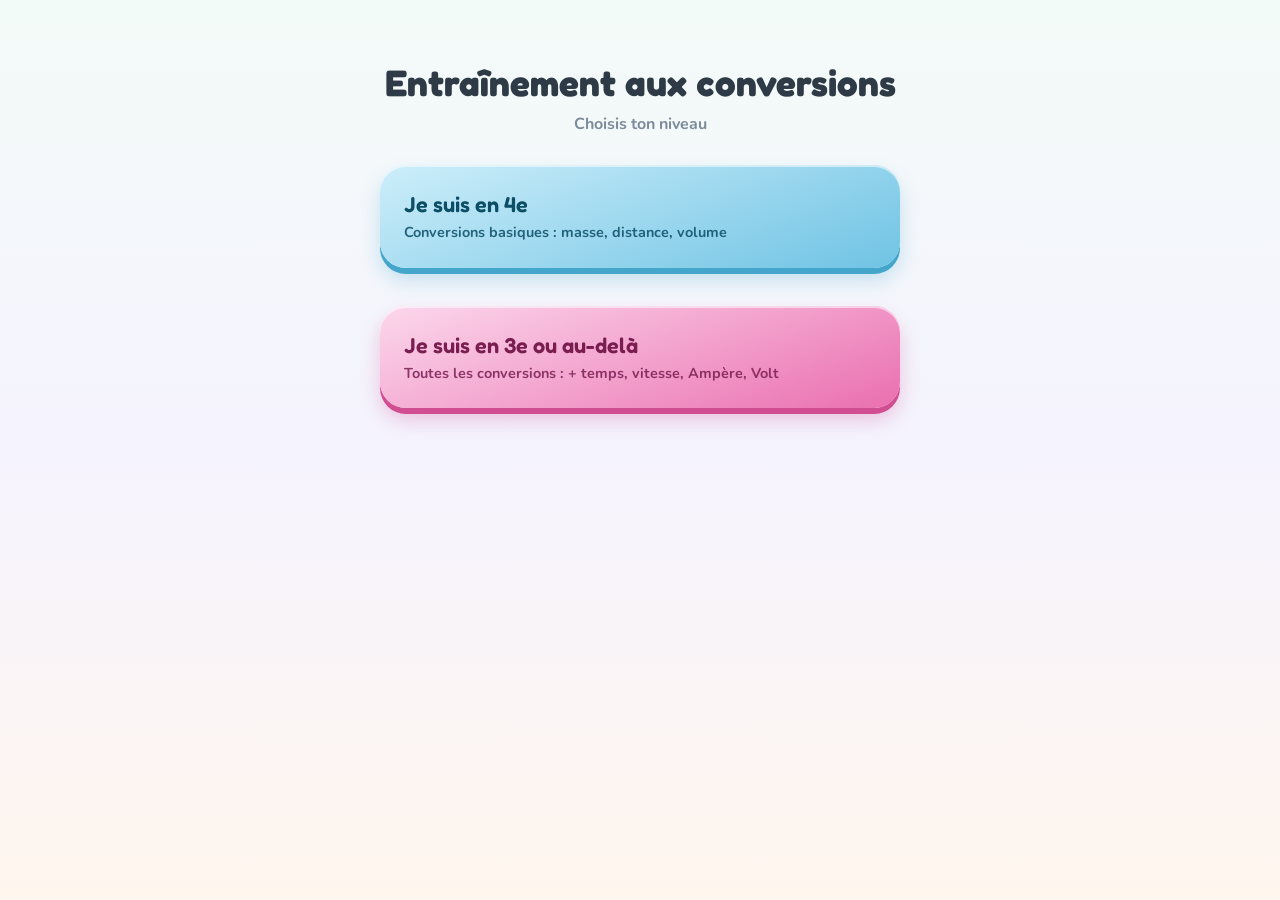
==== commit ef1fbcee: "Mode 3e" ====
--- a/index.html
+++ b/index.html
@@ -15,9 +15,31 @@
 
   <main id="app">
 
-    <section id="screen-home" class="screen active">
+    <section id="screen-level-select" class="screen active">
       <div class="home-inner">
         <h1>Entraînement aux conversions</h1>
+        <p class="subtitle">Choisis ton niveau</p>
+
+        <div class="mode-group">
+          <button class="level-card level-4e" data-level="4e" type="button">
+            <span class="diff-name">Je suis en 4e</span>
+            <span class="diff-desc">Conversions basiques : masse, distance, volume</span>
+          </button>
+        </div>
+
+        <div class="mode-group">
+          <button class="level-card level-3e" data-level="3e" type="button">
+            <span class="diff-name">Je suis en 3e ou au-delà</span>
+            <span class="diff-desc">Toutes les conversions : + temps, vitesse, Ampère, Volt</span>
+          </button>
+        </div>
+      </div>
+    </section>
+
+    <section id="screen-home" class="screen">
+      <div class="home-inner">
+        <button id="btn-to-level-select" class="btn-text home-back" type="button">&larr; Changer de niveau</button>
+        <h1>Conversions basiques</h1>
         <p class="subtitle">Choisis ton mode pour commencer</p>
 
         <div class="mode-group mode-group-tuto">
@@ -56,6 +78,250 @@
       </div>
     </section>
 
+    <section id="screen-home-3e" class="screen">
+      <div class="home-inner">
+        <button id="btn-to-level-select-3e" class="btn-text home-back" type="button">&larr; Changer de niveau</button>
+        <h1>Conversions 3e et au-delà</h1>
+        <p class="subtitle">Choisis ton mode</p>
+
+        <div class="mode-group">
+          <p class="mode-caption">Pour apprendre pas à pas</p>
+          <button class="diff-card diff-tuto3e" data-diff="tuto3e" type="button">
+            <span class="diff-name">Tuto</span>
+            <span class="diff-desc">Conversions classiques, temps, vitesse</span>
+          </button>
+        </div>
+
+        <div class="mode-group">
+          <p class="mode-caption">Pour s'entraîner et être évalué</p>
+          <button class="diff-card diff-entrainement3e" data-diff="entrainement3e" type="button">
+            <span class="diff-name">Entraînement</span>
+            <span class="diff-desc">Entraînements et évaluations</span>
+          </button>
+        </div>
+
+        <div class="mode-group">
+          <p class="mode-caption">Pour créer et résoudre ses propres conversions</p>
+          <button class="diff-card diff-custom" data-diff="custom3e" type="button">
+            <span class="diff-name">Custom</span>
+            <span class="diff-desc">Toutes unités, y compris temps et vitesse</span>
+          </button>
+        </div>
+      </div>
+    </section>
+
+    <section id="screen-tuto3e-menu" class="screen">
+      <div class="home-inner">
+        <button id="btn-back-tuto3e-menu" class="btn-text home-back" type="button">&larr; Retour</button>
+        <h1>Mode Tuto</h1>
+        <p class="subtitle">Choisis le tuto à découvrir</p>
+
+        <div class="mode-group">
+          <button class="diff-card diff-tuto3e-classique" data-diff="tuto3e-classique" type="button">
+            <span class="diff-name">Conversions Classiques</span>
+            <span class="diff-desc">Masse, distance, volume (identique au Tuto 4e)</span>
+          </button>
+        </div>
+        <div class="mode-group">
+          <button class="diff-card diff-tuto3e-temps" data-diff="tuto3e-temps" type="button">
+            <span class="diff-name">Conversions de Temps</span>
+            <span class="diff-desc">Année, jour, heure, minute, seconde</span>
+          </button>
+        </div>
+        <div class="mode-group">
+          <button class="diff-card diff-tuto3e-vitesse" data-diff="tuto3e-vitesse" type="button">
+            <span class="diff-name">Conversions de Vitesse</span>
+            <span class="diff-desc">m/s et km/h, la méthode rapide</span>
+          </button>
+        </div>
+      </div>
+    </section>
+
+    <section id="screen-entrainement3e-menu" class="screen">
+      <div class="home-inner">
+        <button id="btn-back-entrainement3e-menu" class="btn-text home-back" type="button">&larr; Retour</button>
+        <h1>Mode Entraînement</h1>
+        <p class="subtitle">Choisis ton entraînement</p>
+
+        <div class="mode-group">
+          <button class="diff-card diff-entrainement3e-classique" data-diff="entrainement3e-classique" type="button">
+            <span class="diff-name">Entraînement classique</span>
+            <span class="diff-desc">Masse, distance, volume, Ampère, Volt</span>
+          </button>
+        </div>
+        <div class="mode-group">
+          <button class="diff-card diff-entrainement3e-tv" data-diff="entrainement3e-tv" type="button">
+            <span class="diff-name">Entraînement temps et vitesse</span>
+            <span class="diff-desc">Conversions de temps et de vitesse mélangées</span>
+          </button>
+        </div>
+        <div class="mode-group">
+          <button class="diff-card diff-eval3e-classique" data-diff="evaluation3e-classique" type="button">
+            <span class="diff-name">Évaluation classique</span>
+            <span class="diff-desc">5 conversions chronométrées, Ampère et Volt inclus</span>
+          </button>
+        </div>
+        <div class="mode-group">
+          <button class="diff-card diff-eval3e-experte" data-diff="evaluation3e-experte" type="button">
+            <span class="diff-name">Évaluation experte</span>
+            <span class="diff-desc">Tout mélangé : classique, temps, vitesse</span>
+          </button>
+        </div>
+      </div>
+    </section>
+
+    <section id="screen-mixed-ready" class="screen">
+      <div class="exercise-topbar">
+        <button id="btn-back-mixed-ready" class="btn-text" type="button">&larr; Retour</button>
+      </div>
+      <div class="exercise-card">
+        <p class="exercise-label">La calculatrice peut être nécessaire dans ce mode</p>
+        <div class="exercise-actions">
+          <button id="btn-mixed-ready" class="btn-primary" type="button">Prêt</button>
+        </div>
+      </div>
+    </section>
+
+    <section id="screen-mixed" class="screen">
+      <div class="exercise-topbar">
+        <button id="btn-back-mixed" class="btn-text" type="button">&larr; Retour</button>
+        <div id="mixed-chrono" class="chrono hidden">⏱ <span id="mixed-chrono-value">0.0 s</span></div>
+        <div id="mixed-score-display" class="chrono hidden">Score : <span id="mixed-score-value">0/0</span></div>
+      </div>
+
+      <div class="exercise-card">
+        <p class="exercise-label">Convertis :</p>
+        <div class="conversion-stack">
+          <div class="conv-row conv-row-from">
+            <span id="mixed-from-value" class="conv-value">12,4</span>
+            <span id="mixed-from-unit" class="conv-unit">km</span>
+          </div>
+          <span class="conv-arrow-down">&darr;</span>
+          <div class="conv-row conv-row-to">
+            <input id="mixed-answer-input" class="answer-input" type="text" inputmode="decimal" autocomplete="off" spellcheck="false" aria-label="Ta réponse" />
+            <span id="mixed-to-unit" class="conv-unit">dm</span>
+          </div>
+        </div>
+
+        <div id="mixed-time-diagram" class="time-diagram hidden"></div>
+
+        <div id="mixed-speed-diagram" class="speed-diagram hidden">
+          <span class="td-unit-static">m/s</span>
+          <div class="speed-arrows">
+            <span class="speed-arrow-top">× 3,6 &rarr;</span>
+            <span class="speed-arrow-bottom">&larr; ÷ 3,6</span>
+          </div>
+          <span class="td-unit-static">km/h</span>
+        </div>
+
+        <div class="exercise-actions">
+          <button id="btn-mixed-validate" class="btn-primary" type="button">Valider</button>
+          <button id="btn-mixed-next" class="btn-secondary hidden" type="button">Conversion suivante</button>
+        </div>
+
+        <div id="mixed-feedback" class="feedback" role="status" aria-live="polite"></div>
+      </div>
+    </section>
+
+    <section id="screen-tuto-temps" class="screen">
+      <div class="exercise-topbar">
+        <button id="btn-back-tuto-temps" class="btn-text" type="button">&larr; Retour</button>
+      </div>
+
+      <div class="exercise-card tuto-card">
+        <div class="conversion-stack">
+          <div class="conv-row conv-row-from">
+            <span id="tt-from-value" class="conv-value">12</span>
+            <span id="tt-from-unit" class="conv-unit">j</span>
+          </div>
+          <span class="conv-arrow-down">&darr;</span>
+          <div class="conv-row conv-row-to">
+            <input id="tt-answer-input" class="answer-input hidden" type="text" inputmode="decimal" autocomplete="off" spellcheck="false" aria-label="Ta réponse finale" />
+            <span id="tt-to-unit" class="conv-unit">h</span>
+          </div>
+        </div>
+
+        <div id="tt-step-text" class="tuto-step"></div>
+
+        <div id="tt-diagram" class="time-diagram"></div>
+
+        <div id="tt-keypad" class="tt-keypad hidden">
+          <button class="tt-op-btn" data-op="×" data-factor="365" type="button">× 365</button>
+          <button class="tt-op-btn" data-op="×" data-factor="24" type="button">× 24</button>
+          <button class="tt-op-btn" data-op="×" data-factor="60" type="button">× 60</button>
+          <button class="tt-op-btn" data-op="÷" data-factor="365" type="button">÷ 365</button>
+          <button class="tt-op-btn" data-op="÷" data-factor="24" type="button">÷ 24</button>
+          <button class="tt-op-btn" data-op="÷" data-factor="60" type="button">÷ 60</button>
+        </div>
+        <p id="tt-expression" class="tt-expression hidden"></p>
+        <p id="tt-final-hint" class="tuto-substep hidden">Tape ici la réponse finale</p>
+
+        <div class="exercise-actions">
+          <button id="btn-tt-erase" class="btn-text hidden" type="button">Effacer le dernier calcul</button>
+        </div>
+        <div class="exercise-actions">
+          <button id="btn-tt-prev" class="btn-secondary hidden" type="button">Précédent</button>
+          <button id="btn-tt-next" class="btn-primary" type="button" disabled>Suivant</button>
+          <button id="btn-tt-validate" class="btn-primary hidden" type="button">Valider</button>
+        </div>
+
+        <div id="tt-feedback" class="feedback" role="status" aria-live="polite"></div>
+
+        <div id="tt-success" class="tuto-success hidden">
+          <p class="tuto-success-message">Bravo, maintenant tu peux réessayer un tuto expliqué ou bien aller t'entraîner avec les autres modes de jeu !</p>
+          <div class="recap-actions">
+            <button id="btn-tt-retry" class="btn-primary" type="button">Réessayer</button>
+            <button id="btn-tt-home" class="btn-secondary" type="button">Modes de jeu</button>
+          </div>
+        </div>
+      </div>
+    </section>
+
+    <section id="screen-tuto-vitesse" class="screen">
+      <div class="exercise-topbar">
+        <button id="btn-back-tuto-vitesse" class="btn-text" type="button">&larr; Retour</button>
+      </div>
+
+      <div class="exercise-card tuto-card">
+        <div class="conversion-stack">
+          <div class="conv-row conv-row-from">
+            <span id="tv-from-value" class="conv-value">12</span>
+            <span id="tv-from-unit" class="conv-unit">m/s</span>
+          </div>
+          <span class="conv-arrow-down">&darr;</span>
+          <div class="conv-row conv-row-to">
+            <input id="tv-answer-input" class="answer-input hidden" type="text" inputmode="decimal" autocomplete="off" spellcheck="false" aria-label="Ta réponse finale" />
+            <span id="tv-to-unit" class="conv-unit">km/h</span>
+          </div>
+        </div>
+
+        <div id="tv-step-text" class="tuto-step"></div>
+
+        <div id="tv-choice" class="exercise-actions hidden">
+          <button id="btn-tv-mult" class="btn-secondary" type="button">× 3,6</button>
+          <button id="btn-tv-div" class="btn-secondary" type="button">÷ 3,6</button>
+        </div>
+        <p id="tv-expression" class="tt-expression hidden"></p>
+        <p id="tv-final-hint" class="tuto-substep hidden">Tape ici la réponse finale</p>
+
+        <div class="exercise-actions">
+          <button id="btn-tv-prev" class="btn-secondary hidden" type="button">Précédent</button>
+          <button id="btn-tv-next" class="btn-primary hidden" type="button">Suivant</button>
+          <button id="btn-tv-validate" class="btn-primary hidden" type="button">Valider</button>
+        </div>
+
+        <div id="tv-feedback" class="feedback" role="status" aria-live="polite"></div>
+
+        <div id="tv-success" class="tuto-success hidden">
+          <p class="tuto-success-message">Bravo, maintenant tu peux réessayer un tuto expliqué ou bien aller t'entraîner avec les autres modes de jeu !</p>
+          <div class="recap-actions">
+            <button id="btn-tv-retry" class="btn-primary" type="button">Réessayer</button>
+            <button id="btn-tv-home" class="btn-secondary" type="button">Modes de jeu</button>
+          </div>
+        </div>
+      </div>
+    </section>
+
     <section id="screen-exercise" class="screen">
       <div class="exercise-topbar">
         <button id="btn-back" class="btn-text" type="button">&larr; Retour</button>
--- a/style.css
+++ b/style.css
@@ -14,15 +14,15 @@
 
   /* Couleurs par mode : light (dégradé haut), mid (dégradé bas / fond clair),
      dark (ombre "relief"), text (texte du bouton) */
-  --tuto-light: #FFF3B0;
-  --tuto-mid: #FFD93D;
-  --tuto-dark: #E8B923;
-  --tuto-text: #6B4E00;
-
-  --facile-light: #C9F3DA;
-  --facile-mid: #6FCF97;
-  --facile-dark: #3FA873;
-  --facile-text: #1E5B3C;
+  --tuto-light: #E7F5C7;
+  --tuto-mid: #A4D65E;
+  --tuto-dark: #82B83E;
+  --tuto-text: #3E5E1A;
+
+  --facile-light: #FFF3B0;
+  --facile-mid: #FFD93D;
+  --facile-dark: #E8B923;
+  --facile-text: #6B4E00;
 
   --moyen-light: #FFDDB0;
   --moyen-mid: #FFB25B;
@@ -38,6 +38,60 @@
   --custom-mid: #6FC3E4;
   --custom-dark: #45A6CC;
   --custom-text: #0B4E66;
+
+  /* Page de choix de niveau */
+  --level4e-light: #CDEEFA;
+  --level4e-mid: #6FC3E4;
+  --level4e-dark: #45A6CC;
+  --level4e-text: #0B4E66;
+
+  --level3e-light: #FCD8EC;
+  --level3e-mid: #EA6FB0;
+  --level3e-dark: #D14E92;
+  --level3e-text: #7A1E52;
+
+  /* Accueil 3e : Tuto (jaune clair) et Entraînement (mauve, réutilise évaluation) */
+  --tuto3e-light: #FFF9D6;
+  --tuto3e-mid: #FFE985;
+  --tuto3e-dark: #F2D452;
+  --tuto3e-text: #6B5900;
+
+  /* Sous-tutos 3e */
+  --tuto3e-classique-light: #C8E6A6;
+  --tuto3e-classique-mid: #6FAF3E;
+  --tuto3e-classique-dark: #4C8226;
+  --tuto3e-classique-text: #23400F;
+
+  --tuto3e-temps-light: #F5D6DE;
+  --tuto3e-temps-mid: #B23A57;
+  --tuto3e-temps-dark: #8A2942;
+  --tuto3e-temps-text: #4A0E1E;
+
+  --tuto3e-vitesse-light: #CBDAF6;
+  --tuto3e-vitesse-mid: #3E62A8;
+  --tuto3e-vitesse-dark: #2A477F;
+  --tuto3e-vitesse-text: #16294D;
+
+  /* Sous-modes Entraînement 3e */
+  --entrainement3e-classique-light: #C9F3DA;
+  --entrainement3e-classique-mid: #6FCF97;
+  --entrainement3e-classique-dark: #3FA873;
+  --entrainement3e-classique-text: #1E5B3C;
+
+  --entrainement3e-tv-light: #FFE9B8;
+  --entrainement3e-tv-mid: #FFC94D;
+  --entrainement3e-tv-dark: #E8A916;
+  --entrainement3e-tv-text: #6B4A00;
+
+  --eval3e-classique-light: #FFCBA0;
+  --eval3e-classique-mid: #FF8A3D;
+  --eval3e-classique-dark: #E86A1A;
+  --eval3e-classique-text: #5A2800;
+
+  --eval3e-experte-light: #FBC7C2;
+  --eval3e-experte-mid: #E85A50;
+  --eval3e-experte-dark: #C93F35;
+  --eval3e-experte-text: #5A0E09;
 
   /* Couleurs dédiées au texte des instructions du Tuto (bon contraste sur blanc) */
   --tuto-text-green: #2E9E5B;
@@ -90,10 +144,10 @@
 }
 
 body[data-theme="tuto"] .bg-science {
+  background: linear-gradient(180deg, #F4FAE8 0%, #E9F5D2 55%, #DEEFBC 100%);
+}
+body[data-theme="facile"] .bg-science {
   background: linear-gradient(180deg, #FFFBEA 0%, #FFF3C4 55%, #FFE9A8 100%);
-}
-body[data-theme="facile"] .bg-science {
-  background: linear-gradient(180deg, #EAFBF1 0%, #DCF5E6 55%, #CDEFDC 100%);
 }
 body[data-theme="moyen"] .bg-science {
   background: linear-gradient(180deg, #FFF3E2 0%, #FFE6C7 55%, #FFDBAE 100%);
@@ -104,6 +158,45 @@
 body[data-theme="custom"] .bg-science {
   background: linear-gradient(180deg, #EAF8FE 0%, #D6EFFA 55%, #C2E7F6 100%);
 }
+body[data-theme="tuto3e"] .bg-science {
+  background: linear-gradient(180deg, #FFFDF0 0%, #FFF7CE 55%, #FFF0A8 100%);
+}
+body[data-theme="entrainement3e"] .bg-science {
+  background: linear-gradient(180deg, #F5EEFC 0%, #EADCF7 55%, #DFCBF2 100%);
+}
+body[data-theme="tuto3e-classique"] .bg-science {
+  background: linear-gradient(180deg, #F1F8E9 0%, #E1F0D2 55%, #D0E7B9 100%);
+}
+body[data-theme="tuto3e-temps"] .bg-science {
+  background: linear-gradient(180deg, #FBEFF2 0%, #F5DCE3 55%, #EFC8D2 100%);
+}
+body[data-theme="tuto3e-vitesse"] .bg-science {
+  background: linear-gradient(180deg, #EEF2FB 0%, #DCE5F5 55%, #C9D6EF 100%);
+}
+body[data-theme="entrainement3e-classique"] .bg-science {
+  background: linear-gradient(180deg, #EAFBF1 0%, #DCF5E6 55%, #CDEFDC 100%);
+}
+body[data-theme="entrainement3e-tv"] .bg-science {
+  background: linear-gradient(180deg, #FFF8E6 0%, #FFEEC2 55%, #FFE2A0 100%);
+}
+body[data-theme="eval3e-classique"] .bg-science {
+  background: linear-gradient(180deg, #FFF1E6 0%, #FFDFC4 55%, #FFCBA0 100%);
+}
+body[data-theme="eval3e-experte"] .bg-science {
+  background: linear-gradient(180deg, #FDEEED 0%, #FBD9D6 55%, #F7C0BC 100%);
+}
+
+body[data-theme="tuto3e-vitesse"] { --theme-accent: var(--tuto3e-vitesse-dark); }
+body[data-theme="entrainement3e-classique"] { --theme-accent: var(--entrainement3e-classique-dark); }
+body[data-theme="entrainement3e-tv"] { --theme-accent: var(--entrainement3e-tv-dark); }
+body[data-theme="eval3e-classique"] { --theme-accent: var(--eval3e-classique-dark); }
+body[data-theme="eval3e-experte"] { --theme-accent: var(--eval3e-experte-dark); }
+
+body[data-theme="level3e"] { --theme-accent: var(--level3e-dark); }
+body[data-theme="tuto3e"] { --theme-accent: var(--tuto3e-dark); }
+body[data-theme="entrainement3e"] { --theme-accent: var(--evaluation-dark); }
+body[data-theme="tuto3e-classique"] { --theme-accent: var(--tuto3e-classique-dark); }
+body[data-theme="tuto3e-temps"] { --theme-accent: var(--tuto3e-temps-dark); }
 
 body[data-theme="tuto"] { --theme-accent: var(--tuto-dark); }
 body[data-theme="facile"] { --theme-accent: var(--facile-mid); }
@@ -186,12 +279,12 @@
 .diff-tuto {
   background: linear-gradient(160deg, var(--tuto-light), var(--tuto-mid));
   color: var(--tuto-text);
-  box-shadow: 0 6px 0 var(--tuto-dark), 0 12px 20px rgba(232, 185, 35, 0.32), inset 0 2px 0 rgba(255,255,255,0.6);
+  box-shadow: 0 6px 0 var(--tuto-dark), 0 12px 20px rgba(130, 184, 62, 0.3), inset 0 2px 0 rgba(255,255,255,0.55);
 }
 .diff-facile {
   background: linear-gradient(160deg, var(--facile-light), var(--facile-mid));
   color: var(--facile-text);
-  box-shadow: 0 6px 0 var(--facile-dark), 0 12px 20px rgba(63, 168, 115, 0.28), inset 0 2px 0 rgba(255,255,255,0.55);
+  box-shadow: 0 6px 0 var(--facile-dark), 0 12px 20px rgba(232, 185, 35, 0.32), inset 0 2px 0 rgba(255,255,255,0.6);
 }
 .diff-moyen {
   background: linear-gradient(160deg, var(--moyen-light), var(--moyen-mid));
@@ -208,15 +301,115 @@
   color: var(--custom-text);
   box-shadow: 0 6px 0 var(--custom-dark), 0 12px 20px rgba(69, 166, 204, 0.28), inset 0 2px 0 rgba(255,255,255,0.55);
 }
+.diff-tuto3e {
+  background: linear-gradient(160deg, var(--tuto3e-light), var(--tuto3e-mid));
+  color: var(--tuto3e-text);
+  box-shadow: 0 6px 0 var(--tuto3e-dark), 0 12px 20px rgba(242, 212, 82, 0.32), inset 0 2px 0 rgba(255,255,255,0.6);
+}
+.diff-entrainement3e {
+  background: linear-gradient(160deg, var(--evaluation-light), var(--evaluation-mid));
+  color: var(--evaluation-text);
+  box-shadow: 0 6px 0 var(--evaluation-dark), 0 12px 20px rgba(146, 104, 190, 0.28), inset 0 2px 0 rgba(255,255,255,0.55);
+}
 
 .diff-card:active {
   transform: translateY(4px);
 }
-.diff-tuto:active { box-shadow: 0 2px 0 var(--tuto-dark), 0 6px 10px rgba(232, 185, 35, 0.28), inset 0 2px 0 rgba(255,255,255,0.55); }
-.diff-facile:active { box-shadow: 0 2px 0 var(--facile-dark), 0 6px 10px rgba(63, 168, 115, 0.24), inset 0 2px 0 rgba(255,255,255,0.5); }
+.diff-tuto:active { box-shadow: 0 2px 0 var(--tuto-dark), 0 6px 10px rgba(130, 184, 62, 0.26), inset 0 2px 0 rgba(255,255,255,0.5); }
+.diff-facile:active { box-shadow: 0 2px 0 var(--facile-dark), 0 6px 10px rgba(232, 185, 35, 0.28), inset 0 2px 0 rgba(255,255,255,0.55); }
 .diff-moyen:active { box-shadow: 0 2px 0 var(--moyen-dark), 0 6px 10px rgba(240, 140, 58, 0.24), inset 0 2px 0 rgba(255,255,255,0.5); }
 .diff-evaluation:active { box-shadow: 0 2px 0 var(--evaluation-dark), 0 6px 10px rgba(146, 104, 190, 0.24), inset 0 2px 0 rgba(255,255,255,0.5); }
 .diff-custom:active { box-shadow: 0 2px 0 var(--custom-dark), 0 6px 10px rgba(69, 166, 204, 0.24), inset 0 2px 0 rgba(255,255,255,0.5); }
+.diff-tuto3e:active { box-shadow: 0 2px 0 var(--tuto3e-dark), 0 6px 10px rgba(242, 212, 82, 0.28), inset 0 2px 0 rgba(255,255,255,0.55); }
+.diff-entrainement3e:active { box-shadow: 0 2px 0 var(--evaluation-dark), 0 6px 10px rgba(146, 104, 190, 0.24), inset 0 2px 0 rgba(255,255,255,0.5); }
+
+.diff-tuto3e-classique {
+  background: linear-gradient(160deg, var(--tuto3e-classique-light), var(--tuto3e-classique-mid));
+  color: var(--tuto3e-classique-text);
+  box-shadow: 0 6px 0 var(--tuto3e-classique-dark), 0 12px 20px rgba(76, 130, 38, 0.3), inset 0 2px 0 rgba(255,255,255,0.55);
+}
+.diff-tuto3e-classique:active { box-shadow: 0 2px 0 var(--tuto3e-classique-dark), 0 6px 10px rgba(76, 130, 38, 0.26), inset 0 2px 0 rgba(255,255,255,0.5); }
+
+.diff-tuto3e-temps {
+  background: linear-gradient(160deg, var(--tuto3e-temps-light), var(--tuto3e-temps-mid));
+  color: var(--tuto3e-temps-text);
+  box-shadow: 0 6px 0 var(--tuto3e-temps-dark), 0 12px 20px rgba(138, 41, 66, 0.3), inset 0 2px 0 rgba(255,255,255,0.5);
+}
+.diff-tuto3e-temps:active { box-shadow: 0 2px 0 var(--tuto3e-temps-dark), 0 6px 10px rgba(138, 41, 66, 0.26), inset 0 2px 0 rgba(255,255,255,0.45); }
+
+.diff-tuto3e-vitesse {
+  background: linear-gradient(160deg, var(--tuto3e-vitesse-light), var(--tuto3e-vitesse-mid));
+  color: var(--tuto3e-vitesse-text);
+  box-shadow: 0 6px 0 var(--tuto3e-vitesse-dark), 0 12px 20px rgba(42, 71, 127, 0.3), inset 0 2px 0 rgba(255,255,255,0.5);
+}
+.diff-tuto3e-vitesse:active { box-shadow: 0 2px 0 var(--tuto3e-vitesse-dark), 0 6px 10px rgba(42, 71, 127, 0.26), inset 0 2px 0 rgba(255,255,255,0.45); }
+
+.diff-entrainement3e-classique {
+  background: linear-gradient(160deg, var(--entrainement3e-classique-light), var(--entrainement3e-classique-mid));
+  color: var(--entrainement3e-classique-text);
+  box-shadow: 0 6px 0 var(--entrainement3e-classique-dark), 0 12px 20px rgba(63, 168, 115, 0.28), inset 0 2px 0 rgba(255,255,255,0.55);
+}
+.diff-entrainement3e-classique:active { box-shadow: 0 2px 0 var(--entrainement3e-classique-dark), 0 6px 10px rgba(63, 168, 115, 0.24), inset 0 2px 0 rgba(255,255,255,0.5); }
+
+.diff-entrainement3e-tv {
+  background: linear-gradient(160deg, var(--entrainement3e-tv-light), var(--entrainement3e-tv-mid));
+  color: var(--entrainement3e-tv-text);
+  box-shadow: 0 6px 0 var(--entrainement3e-tv-dark), 0 12px 20px rgba(232, 169, 22, 0.3), inset 0 2px 0 rgba(255,255,255,0.55);
+}
+.diff-entrainement3e-tv:active { box-shadow: 0 2px 0 var(--entrainement3e-tv-dark), 0 6px 10px rgba(232, 169, 22, 0.26), inset 0 2px 0 rgba(255,255,255,0.5); }
+
+.diff-eval3e-classique {
+  background: linear-gradient(160deg, var(--eval3e-classique-light), var(--eval3e-classique-mid));
+  color: var(--eval3e-classique-text);
+  box-shadow: 0 6px 0 var(--eval3e-classique-dark), 0 12px 20px rgba(232, 106, 26, 0.3), inset 0 2px 0 rgba(255,255,255,0.5);
+}
+.diff-eval3e-classique:active { box-shadow: 0 2px 0 var(--eval3e-classique-dark), 0 6px 10px rgba(232, 106, 26, 0.26), inset 0 2px 0 rgba(255,255,255,0.45); }
+
+.diff-eval3e-experte {
+  background: linear-gradient(160deg, var(--eval3e-experte-light), var(--eval3e-experte-mid));
+  color: var(--eval3e-experte-text);
+  box-shadow: 0 6px 0 var(--eval3e-experte-dark), 0 12px 20px rgba(201, 63, 53, 0.3), inset 0 2px 0 rgba(255,255,255,0.5);
+}
+.diff-eval3e-experte:active { box-shadow: 0 2px 0 var(--eval3e-experte-dark), 0 6px 10px rgba(201, 63, 53, 0.26), inset 0 2px 0 rgba(255,255,255,0.45); }
+
+/* ===== Page de choix de niveau ===== */
+.level-card {
+  font-family: var(--font-body);
+  cursor: pointer;
+  border: none;
+  border-radius: var(--radius-lg);
+  padding: 26px 24px;
+  width: 100%;
+  min-height: 100px;
+  display: flex;
+  flex-direction: column;
+  align-items: flex-start;
+  justify-content: center;
+  gap: 6px;
+  text-align: left;
+  transition: transform 0.12s ease, box-shadow 0.12s ease;
+}
+.level-card:focus-visible { outline: 3px solid var(--ink); outline-offset: 2px; }
+.level-card .diff-name { font-size: 1.35rem; }
+.level-card:active { transform: translateY(4px); }
+
+.level-4e {
+  background: linear-gradient(160deg, var(--level4e-light), var(--level4e-mid));
+  color: var(--level4e-text);
+  box-shadow: 0 6px 0 var(--level4e-dark), 0 12px 20px rgba(69, 166, 204, 0.28), inset 0 2px 0 rgba(255,255,255,0.55);
+}
+.level-4e:active { box-shadow: 0 2px 0 var(--level4e-dark), 0 6px 10px rgba(69, 166, 204, 0.24), inset 0 2px 0 rgba(255,255,255,0.5); }
+
+.level-3e {
+  background: linear-gradient(160deg, var(--level3e-light), var(--level3e-mid));
+  color: var(--level3e-text);
+  box-shadow: 0 6px 0 var(--level3e-dark), 0 12px 20px rgba(209, 78, 146, 0.3), inset 0 2px 0 rgba(255,255,255,0.55);
+}
+.level-3e:active { box-shadow: 0 2px 0 var(--level3e-dark), 0 6px 10px rgba(209, 78, 146, 0.26), inset 0 2px 0 rgba(255,255,255,0.5); }
+
+.home-back { margin-bottom: 14px; }
+
+
 
 /* ===== Exercice (facile / moyen / évaluation) ===== */
 .exercise-topbar {
@@ -276,16 +469,20 @@
   justify-content: center;
   gap: 10px;
   flex-wrap: wrap;
-}
+  width: 100%;
+}
+.conv-row-to { flex-wrap: nowrap; }
 
 .conv-value { font-size: clamp(1.5rem, 8vw, 2.1rem); font-weight: 700; color: var(--ink); }
-.conv-unit { font-size: clamp(1.2rem, 6vw, 1.6rem); color: var(--theme-accent); font-weight: 700; }
+.conv-unit { font-size: clamp(1.2rem, 6vw, 1.6rem); color: var(--theme-accent); font-weight: 700; flex-shrink: 0; white-space: nowrap; }
 .conv-arrow-down { font-size: 1.6rem; color: var(--ink-faint); line-height: 1; }
 
 .answer-input {
   font-family: var(--font-mono);
   font-size: clamp(1.35rem, 7vw, 1.8rem);
-  width: 5.5ch;
+  flex: 0 1 16ch;
+  min-width: 8ch;
+  max-width: 90vw;
   text-align: center;
   background: var(--bg-card-soft);
   color: var(--ink);
@@ -352,7 +549,7 @@
   flex-wrap: wrap;
 }
 
-.custom-value-input { width: 100%; max-width: 140px; }
+.custom-value-input { flex: 0 1 auto; width: 100%; max-width: 270px; }
 .custom-value-input::placeholder {
   font-family: var(--font-body);
   font-weight: 700;
@@ -416,6 +613,104 @@
   font-size: 1.02rem;
   line-height: 1.5;
   margin: 8px 0 4px;
+}
+
+/* ===== Schéma des conversions de temps ===== */
+.time-diagram {
+  display: grid;
+  grid-template-columns: repeat(9, 1fr);
+  grid-template-rows: auto auto auto;
+  align-items: center;
+  gap: 2px 0;
+  margin: 20px 0 8px;
+}
+.td-arrow-top, .td-arrow-bottom {
+  grid-row: 1;
+  display: flex;
+  flex-direction: column;
+  align-items: center;
+  font-family: var(--font-mono);
+  font-size: 0.72rem;
+  font-weight: 700;
+  color: var(--ink-soft);
+  line-height: 1.3;
+}
+.td-arrow-bottom { grid-row: 3; }
+.td-unit {
+  grid-row: 2;
+  font-family: var(--font-body);
+  font-size: 0.78rem;
+  font-weight: 800;
+  color: var(--ink);
+  background: var(--bg-card-soft);
+  border: 2px solid transparent;
+  border-radius: 999px;
+  padding: 8px 2px;
+  cursor: pointer;
+  text-align: center;
+}
+.td-unit:disabled { cursor: default; opacity: 0.9; }
+.td-unit.td-selected-green { border-color: var(--tuto-text-green); color: var(--tuto-text-green); }
+.td-unit.td-selected-red { border-color: var(--tuto-text-red); color: var(--tuto-text-red); }
+
+/* ===== Clavier d'opérations (Tuto Temps) ===== */
+.tt-keypad {
+  display: flex;
+  flex-wrap: wrap;
+  justify-content: center;
+  gap: 10px;
+  margin: 18px 0 4px;
+}
+.tt-op-btn {
+  font-family: var(--font-mono);
+  font-weight: 700;
+  font-size: 0.95rem;
+  border: 2px solid var(--theme-accent);
+  background: var(--bg-card-soft);
+  color: var(--theme-accent);
+  border-radius: var(--radius-sm);
+  padding: 10px 14px;
+  cursor: pointer;
+  min-height: 44px;
+}
+.tt-op-btn:hover { filter: brightness(1.05); }
+.tt-op-btn:active { transform: scale(0.96); }
+
+.tt-expression {
+  font-family: var(--font-mono);
+  font-size: 1.05rem;
+  font-weight: 700;
+  color: var(--ink);
+  margin: 14px 0 4px;
+  word-break: break-word;
+}
+
+/* ===== Mini-schéma vitesse (statique, réutilisé en entraînement/évaluation) ===== */
+.speed-diagram {
+  display: flex;
+  align-items: center;
+  justify-content: center;
+  gap: 14px;
+  margin: 20px 0 8px;
+}
+.td-unit-static {
+  font-family: var(--font-body);
+  font-size: 0.85rem;
+  font-weight: 800;
+  color: var(--ink);
+  background: var(--bg-card-soft);
+  border-radius: 999px;
+  padding: 8px 14px;
+}
+.speed-arrows {
+  display: flex;
+  flex-direction: column;
+  align-items: center;
+  font-family: var(--font-mono);
+  font-size: 0.72rem;
+  font-weight: 700;
+  color: var(--ink-soft);
+  gap: 2px;
 }
 
 @keyframes shakeFade {
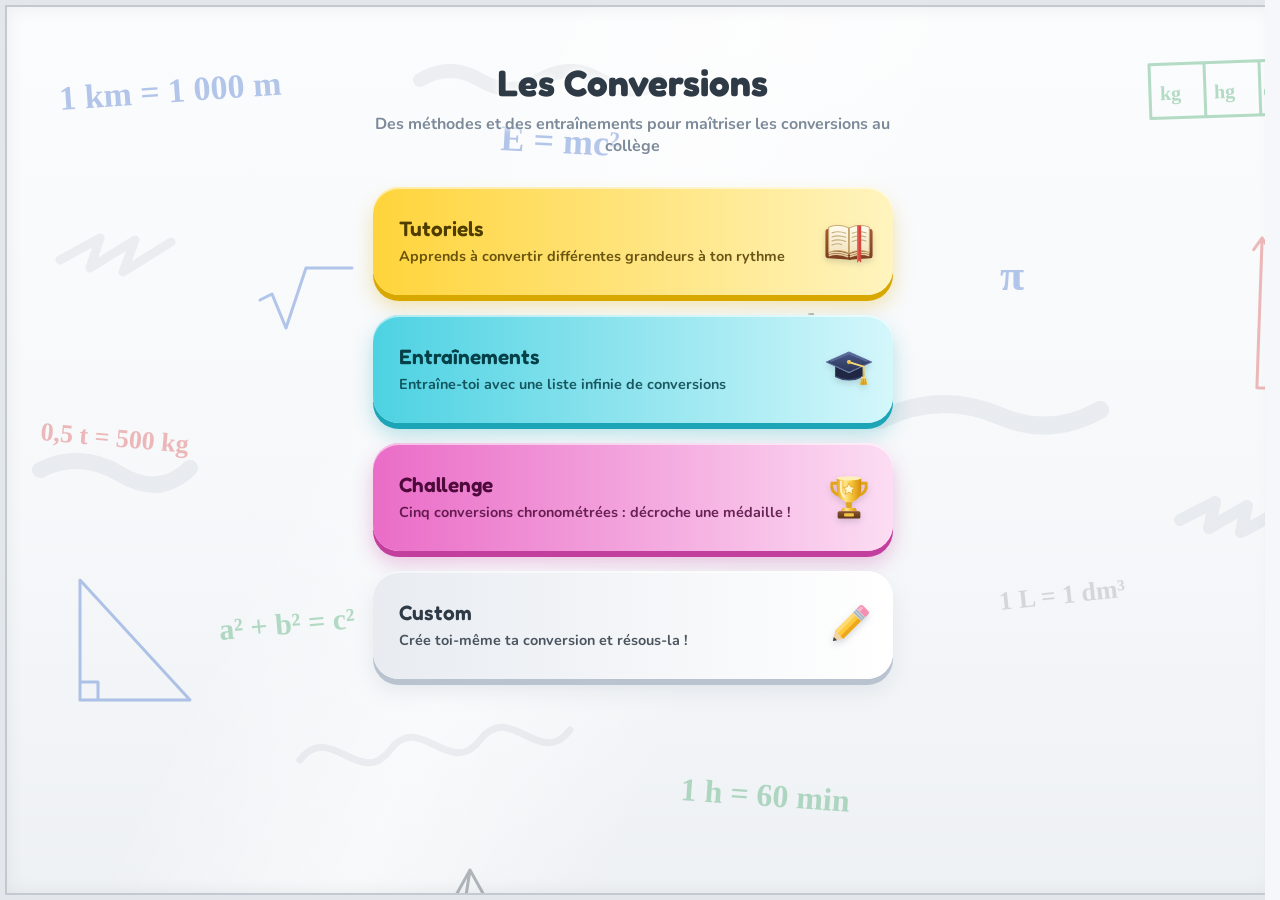
==== commit 7e330f0b: "refonte structure" ====
--- a/index.html
+++ b/index.html
@@ -3,7 +3,7 @@
 <head>
 <meta charset="UTF-8" />
 <meta name="viewport" content="width=device-width, initial-scale=1.0" />
-<title>Entraînement aux conversions</title>
+<title>Les Conversions</title>
 <link rel="preconnect" href="https://fonts.googleapis.com" />
 <link rel="preconnect" href="https://fonts.gstatic.com" crossorigin />
 <link href="https://fonts.googleapis.com/css2?family=Fredoka:wght@500;600;700&family=Nunito:wght@600;700;800&family=Space+Mono:wght@400;700&display=swap" rel="stylesheet" />
@@ -15,156 +15,170 @@
 
   <main id="app">
 
-    <section id="screen-level-select" class="screen active">
+    <section id="screen-home" class="screen active">
       <div class="home-inner">
-        <h1>Entraînement aux conversions</h1>
-        <p class="subtitle">Choisis ton niveau</p>
-
-        <div class="mode-group">
-          <button class="level-card level-4e" data-level="4e" type="button">
-            <span class="diff-name">Je suis en 4e</span>
-            <span class="diff-desc">Conversions basiques : masse, distance, volume</span>
-          </button>
-        </div>
-
-        <div class="mode-group">
-          <button class="level-card level-3e" data-level="3e" type="button">
-            <span class="diff-name">Je suis en 3e ou au-delà</span>
-            <span class="diff-desc">Toutes les conversions : + temps, vitesse, Ampère, Volt</span>
-          </button>
-        </div>
-      </div>
-    </section>
-
-    <section id="screen-home" class="screen">
+        <h1>Les Conversions</h1>
+        <p class="subtitle">Des méthodes et des entraînements pour maîtriser les conversions au collège</p>
+
+        <div class="menu-list">
+          <button class="diff-card diff-card--icon btn-tutoriels" data-nav="tutoMenu" type="button">
+            <span class="diff-name">Tutoriels</span>
+            <span class="diff-desc">Apprends à convertir différentes grandeurs à ton rythme</span>
+            <svg class="diff-ico" viewBox="0 0 64 64" aria-hidden="true">
+              <defs>
+                <linearGradient id="ico-page" x1="0" y1="0" x2="0" y2="1"><stop offset="0" stop-color="#FFFBEF"/><stop offset="1" stop-color="#F3E3BE"/></linearGradient>
+                <linearGradient id="ico-cover" x1="0" y1="0" x2="0" y2="1"><stop offset="0" stop-color="#A65A32"/><stop offset="1" stop-color="#7A3E1F"/></linearGradient>
+              </defs>
+              <!-- couverture en cuir -->
+              <path d="M3 21q0-4 4-4l22 2q3 .6 6 0l22-2q4 0 4 4v29q0 3-3 3.3l-22 1.4q-3 1.2-6 0l-22-1.4Q3 53 3 50z" fill="url(#ico-cover)"/>
+              <!-- tranches des pages -->
+              <path d="M7 50q12-4 24 1.5M57 50q-12-4-24 1.5" fill="none" stroke="#E2CC9C" stroke-width="2"/>
+              <path d="M7 47.5q12-4 24 1.5M57 47.5q-12-4-24 1.5" fill="none" stroke="#EAD8AE" stroke-width="2"/>
+              <!-- pages ouvertes -->
+              <path d="M7 15q12-5 25 1v31q-13-6-25-1z" fill="url(#ico-page)" stroke="#C9A86A" stroke-width="1.2" stroke-linejoin="round"/>
+              <path d="M57 15q-12-5-25 1v31q13-6 25-1z" fill="url(#ico-page)" stroke="#C9A86A" stroke-width="1.2" stroke-linejoin="round"/>
+              <!-- lignes d'écriture -->
+              <path d="M11 22q8-3 17 .5M11 27q8-3 17 .5M11 32q8-3 17 .5M11 37q8-3 12-.5M36 22.5q8-3.5 17-.5M36 27.5q8-3.5 17-.5M36 32.5q8-3.5 17-.5" fill="none" stroke="#C7AE7E" stroke-width="1.4" stroke-linecap="round"/>
+              <!-- pli central -->
+              <path d="M32 16v31" stroke="#B89558" stroke-width="1.4"/>
+              <!-- marque-page en ruban -->
+              <path d="M42 13h5v46l-2.5-3-2.5 3z" fill="#D6453A"/>
+              <path d="M42 13h1.6v43.2l-1.6 2z" fill="#F06A5E"/>
+            </svg>
+          </button>
+          <button class="diff-card diff-card--icon btn-entrainements" data-nav="trainMenu" type="button">
+            <span class="diff-name">Entraînements</span>
+            <span class="diff-desc">Entraîne-toi avec une liste infinie de conversions</span>
+            <svg class="diff-ico" viewBox="0 0 64 64" aria-hidden="true">
+              <defs>
+                <linearGradient id="ico-board" x1="0" y1="0" x2="0" y2="1"><stop offset="0" stop-color="#4A5A86"/><stop offset="1" stop-color="#2A3557"/></linearGradient>
+                <linearGradient id="ico-gold" x1="0" y1="0" x2="0" y2="1"><stop offset="0" stop-color="#FFE38A"/><stop offset="1" stop-color="#E0A81E"/></linearGradient>
+              </defs>
+              <!-- calotte -->
+              <path d="M15 29v12q17 9 34 0V29l-17 8z" fill="#1F2742"/>
+              <path d="M15 41q17 9 34 0" fill="none" stroke="#3B4870" stroke-width="1.6"/>
+              <!-- plateau -->
+              <path d="M32 11l28 12.5L32 36 4 23.5z" fill="url(#ico-board)"/>
+              <path d="M32 11l28 12.5L32 36 4 23.5z" fill="none" stroke="#5E70A3" stroke-width="1.2" stroke-linejoin="round"/>
+              <path d="M10 22.5L32 13l22 9.5" fill="none" stroke="#7184B8" stroke-width="1.3" stroke-linecap="round" opacity=".7"/>
+              <!-- pompon -->
+              <path d="M32 23.5l18 5.5v13" fill="none" stroke="url(#ico-gold)" stroke-width="2.2" stroke-linecap="round" stroke-linejoin="round"/>
+              <circle cx="32" cy="23.5" r="2.6" fill="url(#ico-gold)"/>
+              <path d="M47 41.5h6l1.5 10h-9z" fill="url(#ico-gold)"/>
+              <path d="M48 43.5v7.5M50 43.5v8M52 43.5v7.5" stroke="#C8901A" stroke-width="1"/>
+            </svg>
+          </button>
+          <button class="diff-card diff-card--icon btn-challenge" data-nav="challenge" type="button">
+            <span class="diff-name">Challenge</span>
+            <span class="diff-desc">Cinq conversions chronométrées : décroche une médaille !</span>
+            <svg class="diff-ico" viewBox="0 0 64 64" aria-hidden="true">
+              <defs>
+                <linearGradient id="ico-cup" x1="0" y1="0" x2="1" y2="0"><stop offset="0" stop-color="#E9A514"/><stop offset=".35" stop-color="#FFE48A"/><stop offset=".6" stop-color="#F7C437"/><stop offset="1" stop-color="#D48D0C"/></linearGradient>
+                <linearGradient id="ico-wood" x1="0" y1="0" x2="0" y2="1"><stop offset="0" stop-color="#8A5530"/><stop offset="1" stop-color="#5E3519"/></linearGradient>
+              </defs>
+              <!-- anses -->
+              <path d="M19 15h-8q-2 11 9 15M45 15h8q2 11-9 15" fill="none" stroke="#E2A41C" stroke-width="3.6" stroke-linecap="round"/>
+              <!-- coupe -->
+              <path d="M17 9h30v12q0 16-15 18Q17 37 17 21z" fill="url(#ico-cup)"/>
+              <ellipse cx="32" cy="9" rx="15" ry="2.6" fill="#FFF0B8"/>
+              <path d="M22 13v8q0 7 4 11" fill="none" stroke="#FFF7D6" stroke-width="2.4" stroke-linecap="round" opacity=".85"/>
+              <!-- étoile -->
+              <path d="M32 15l2.2 4.6 5 .6-3.7 3.4 1 5-4.5-2.5-4.5 2.5 1-5-3.7-3.4 5-.6z" fill="#FFF6CF" stroke="#D99A17" stroke-width=".8" stroke-linejoin="round"/>
+              <!-- pied -->
+              <path d="M28 38.5h8l-1 7h-6z" fill="#E0A51E"/>
+              <path d="M24 45.5h16l2 4H22z" fill="url(#ico-cup)"/>
+              <!-- socle -->
+              <rect x="18" y="49.5" width="28" height="9" rx="2" fill="url(#ico-wood)"/>
+              <rect x="26" y="52" width="12" height="4" rx="1" fill="#F2C445"/>
+            </svg>
+          </button>
+          <button class="diff-card diff-card--icon btn-custom" data-diff="custom" type="button">
+            <span class="diff-name">Custom</span>
+            <span class="diff-desc">Crée toi-même ta conversion et résous-la !</span>
+            <svg class="diff-ico" viewBox="0 0 64 64" aria-hidden="true">
+              <g transform="rotate(-45 32 32)">
+                <!-- bois taillé et mine -->
+                <path d="M4 32l11-7v14z" fill="#F4D5A6"/>
+                <path d="M4 32l4.4-2.8v5.6z" fill="#3A3F4A"/>
+                <!-- corps à pans -->
+                <rect x="15" y="25" width="31" height="14" fill="#FFC83D"/>
+                <rect x="15" y="25" width="31" height="4.6" fill="#FFDB73"/>
+                <rect x="15" y="34.4" width="31" height="4.6" fill="#EBA81B"/>
+                <!-- virole -->
+                <rect x="46" y="24.5" width="7" height="15" fill="#C9D2DC"/>
+                <path d="M48 24.5v15M51 24.5v15" stroke="#9AA6B4" stroke-width="1.2"/>
+                <!-- gomme -->
+                <path d="M53 24.5h4.5q3.5 0 3.5 3.5v8q0 3.5-3.5 3.5H53z" fill="#F58FB0"/>
+                <path d="M53 26h4q2.4 0 2.4 2.4v1.6H53z" fill="#FBB7CC"/>
+              </g>
+            </svg>
+          </button>
+        </div>
+      </div>
+    </section>
+
+    <section id="screen-tuto-menu" class="screen">
       <div class="home-inner">
-        <button id="btn-to-level-select" class="btn-text home-back" type="button">&larr; Changer de niveau</button>
-        <h1>Conversions basiques</h1>
-        <p class="subtitle">Choisis ton mode pour commencer</p>
-
-        <div class="mode-group mode-group-tuto">
-          <p class="mode-caption">Pour découvrir la méthode de conversion</p>
-          <button class="diff-card diff-tuto" data-diff="tuto" type="button">
-            <span class="diff-name">Tuto</span>
-            <span class="diff-desc">Un exemple expliqué pas à pas</span>
-          </button>
-        </div>
-
-        <div class="mode-group mode-group-levels">
-          <p class="mode-caption">Pour s'exercer à différents niveaux</p>
-          <div class="levels-row">
-            <button class="diff-card diff-facile" data-diff="facile" type="button">
-              <span class="diff-name">Niveau 1</span>
-              <span class="diff-desc">Unités proches, nombres simples</span>
-            </button>
-            <button class="diff-card diff-moyen" data-diff="moyen" type="button">
-              <span class="diff-name">Niveau 2</span>
-              <span class="diff-desc">Toutes les conversions, avec décimales</span>
-            </button>
-            <button class="diff-card diff-evaluation" data-diff="evaluation" type="button">
-              <span class="diff-name">Évaluation</span>
-              <span class="diff-desc">5 conversions chronométrées</span>
-            </button>
-          </div>
-        </div>
-
-        <div class="mode-group mode-group-custom">
-          <p class="mode-caption">Pour créer et résoudre ses propres conversions</p>
-          <button class="diff-card diff-custom" data-diff="custom" type="button">
-            <span class="diff-name">Custom</span>
-            <span class="diff-desc">Crée ta propre conversion</span>
-          </button>
-        </div>
-      </div>
-    </section>
-
-    <section id="screen-home-3e" class="screen">
+        <button class="btn-text home-back" data-back="home" type="button">&larr; Retour</button>
+        <h1>Tutoriels</h1>
+        <p class="subtitle">Apprends à convertir différentes grandeurs à ton rythme</p>
+
+        <div id="tuto-menu-list" class="menu-list menu-list--braced">
+          <button class="diff-card btn-tuto-classique" data-diff="tuto-classique" type="button">
+            <span class="diff-name">Conversions classiques</span>
+            <span class="diff-desc">Apprends à convertir les mètres, les grammes, les litres... avec un tableau de conversion</span>
+          </button>
+          <button class="diff-card btn-tuto-temps" data-diff="tuto-temps" type="button">
+            <span class="diff-name">Conversions de temps</span>
+            <span class="diff-desc">Apprends à convertir le temps : passer des heures aux secondes, et bien d'autres</span>
+          </button>
+          <button class="diff-card btn-tuto-vitesse" data-diff="tuto-vitesse" type="button">
+            <span class="diff-name">Conversions de vitesse</span>
+            <span class="diff-desc">La conversion la plus difficile : passer des m/s aux km/h</span>
+          </button>
+        </div>
+      </div>
+    </section>
+
+    <section id="screen-train-menu" class="screen">
       <div class="home-inner">
-        <button id="btn-to-level-select-3e" class="btn-text home-back" type="button">&larr; Changer de niveau</button>
-        <h1>Conversions 3e et au-delà</h1>
-        <p class="subtitle">Choisis ton mode</p>
-
-        <div class="mode-group">
-          <p class="mode-caption">Pour apprendre pas à pas</p>
-          <button class="diff-card diff-tuto3e" data-diff="tuto3e" type="button">
-            <span class="diff-name">Tuto</span>
-            <span class="diff-desc">Conversions classiques, temps, vitesse</span>
-          </button>
-        </div>
-
-        <div class="mode-group">
-          <p class="mode-caption">Pour s'entraîner et être évalué</p>
-          <button class="diff-card diff-entrainement3e" data-diff="entrainement3e" type="button">
-            <span class="diff-name">Entraînement</span>
-            <span class="diff-desc">Entraînements et évaluations</span>
-          </button>
-        </div>
-
-        <div class="mode-group">
-          <p class="mode-caption">Pour créer et résoudre ses propres conversions</p>
-          <button class="diff-card diff-custom" data-diff="custom3e" type="button">
-            <span class="diff-name">Custom</span>
-            <span class="diff-desc">Toutes unités, y compris temps et vitesse</span>
-          </button>
-        </div>
-      </div>
-    </section>
-
-    <section id="screen-tuto3e-menu" class="screen">
-      <div class="home-inner">
-        <button id="btn-back-tuto3e-menu" class="btn-text home-back" type="button">&larr; Retour</button>
-        <h1>Mode Tuto</h1>
-        <p class="subtitle">Choisis le tuto à découvrir</p>
-
-        <div class="mode-group">
-          <button class="diff-card diff-tuto3e-classique" data-diff="tuto3e-classique" type="button">
-            <span class="diff-name">Conversions Classiques</span>
-            <span class="diff-desc">Masse, distance, volume (identique au Tuto 4e)</span>
-          </button>
-        </div>
-        <div class="mode-group">
-          <button class="diff-card diff-tuto3e-temps" data-diff="tuto3e-temps" type="button">
-            <span class="diff-name">Conversions de Temps</span>
-            <span class="diff-desc">Année, jour, heure, minute, seconde</span>
-          </button>
-        </div>
-        <div class="mode-group">
-          <button class="diff-card diff-tuto3e-vitesse" data-diff="tuto3e-vitesse" type="button">
-            <span class="diff-name">Conversions de Vitesse</span>
-            <span class="diff-desc">m/s et km/h, la méthode rapide</span>
-          </button>
-        </div>
-      </div>
-    </section>
-
-    <section id="screen-entrainement3e-menu" class="screen">
-      <div class="home-inner">
-        <button id="btn-back-entrainement3e-menu" class="btn-text home-back" type="button">&larr; Retour</button>
-        <h1>Mode Entraînement</h1>
-        <p class="subtitle">Choisis ton entraînement</p>
-
-        <div class="mode-group">
-          <button class="diff-card diff-entrainement3e-classique" data-diff="entrainement3e-classique" type="button">
+        <button class="btn-text home-back" data-back="home" type="button">&larr; Retour</button>
+        <h1>Entraînements</h1>
+        <p class="subtitle">Entraîne-toi avec une liste infinie de conversions</p>
+
+        <div id="train-menu-list" class="menu-list menu-list--braced menu-list--braced-2">
+          <button class="diff-card btn-train-n1" data-diff="train-n1" type="button">
+            <span class="diff-name">Entraînement simple</span>
+            <span class="diff-desc">Masse, distance, volume : unités proches, nombres simples, avec indice</span>
+          </button>
+          <button class="diff-card btn-train-classique" data-diff="train-classique" type="button">
             <span class="diff-name">Entraînement classique</span>
-            <span class="diff-desc">Masse, distance, volume, Ampère, Volt</span>
-          </button>
-        </div>
-        <div class="mode-group">
-          <button class="diff-card diff-entrainement3e-tv" data-diff="entrainement3e-tv" type="button">
+            <span class="diff-desc">Masse, distance, volume, Ampère, Volt, avec décimales</span>
+          </button>
+          <button class="diff-card btn-train-tv" data-diff="train-tv" type="button">
             <span class="diff-name">Entraînement temps et vitesse</span>
             <span class="diff-desc">Conversions de temps et de vitesse mélangées</span>
           </button>
         </div>
-        <div class="mode-group">
-          <button class="diff-card diff-eval3e-classique" data-diff="evaluation3e-classique" type="button">
-            <span class="diff-name">Évaluation classique</span>
-            <span class="diff-desc">5 conversions chronométrées, Ampère et Volt inclus</span>
-          </button>
-        </div>
-        <div class="mode-group">
-          <button class="diff-card diff-eval3e-experte" data-diff="evaluation3e-experte" type="button">
-            <span class="diff-name">Évaluation experte</span>
-            <span class="diff-desc">Tout mélangé : classique, temps, vitesse</span>
+      </div>
+    </section>
+
+    <section id="screen-challenge" class="screen">
+      <div class="home-inner">
+        <button class="btn-text home-back" data-back="home" type="button">&larr; Retour</button>
+        <h1>Challenge</h1>
+        <p class="subtitle">Réussis 5 conversions le plus vite possible. Chaque erreur te coûte 5 secondes !</p>
+
+        <div class="menu-list">
+          <button class="diff-card metal metal--violet" data-diff="eval4e" type="button">
+            <span class="diff-name">Évaluation 4e</span>
+            <span class="diff-desc">Cinq conversions classiques chronométrées</span>
+            <span class="diff-best" hidden></span>
+          </button>
+          <button class="diff-card metal metal--obsidian" data-diff="eval3e" type="button">
+            <span class="diff-name">Évaluation 3e</span>
+            <span class="diff-desc">Cinq conversions chronométrées parmi toutes les méthodes possibles</span>
+            <span class="diff-best" hidden></span>
           </button>
         </div>
       </div>
@@ -185,7 +199,8 @@
     <section id="screen-mixed" class="screen">
       <div class="exercise-topbar">
         <button id="btn-back-mixed" class="btn-text" type="button">&larr; Retour</button>
-        <div id="mixed-chrono" class="chrono hidden">⏱ <span id="mixed-chrono-value">0.0 s</span></div>
+        <div id="mixed-eval-progress" class="chrono hidden">✓ <span id="mixed-eval-progress-value">0/5</span></div>
+        <div id="mixed-chrono" class="chrono hidden">⏱ <span id="mixed-chrono-value">0,0 s</span></div>
         <div id="mixed-score-display" class="chrono hidden">Score : <span id="mixed-score-value">0/0</span></div>
       </div>
 
@@ -268,10 +283,10 @@
         <div id="tt-feedback" class="feedback" role="status" aria-live="polite"></div>
 
         <div id="tt-success" class="tuto-success hidden">
-          <p class="tuto-success-message">Bravo, maintenant tu peux réessayer un tuto expliqué ou bien aller t'entraîner avec les autres modes de jeu !</p>
+          <p class="tuto-success-message">Bravo, maintenant tu peux réessayer un tuto expliqué ou bien aller t'entraîner dans les Entraînements !</p>
           <div class="recap-actions">
             <button id="btn-tt-retry" class="btn-primary" type="button">Réessayer</button>
-            <button id="btn-tt-home" class="btn-secondary" type="button">Modes de jeu</button>
+            <button id="btn-tt-home" class="btn-secondary" type="button">Autres tutoriels</button>
           </div>
         </div>
       </div>
@@ -313,10 +328,10 @@
         <div id="tv-feedback" class="feedback" role="status" aria-live="polite"></div>
 
         <div id="tv-success" class="tuto-success hidden">
-          <p class="tuto-success-message">Bravo, maintenant tu peux réessayer un tuto expliqué ou bien aller t'entraîner avec les autres modes de jeu !</p>
+          <p class="tuto-success-message">Bravo, maintenant tu peux réessayer un tuto expliqué ou bien aller t'entraîner dans les Entraînements !</p>
           <div class="recap-actions">
             <button id="btn-tv-retry" class="btn-primary" type="button">Réessayer</button>
-            <button id="btn-tv-home" class="btn-secondary" type="button">Modes de jeu</button>
+            <button id="btn-tv-home" class="btn-secondary" type="button">Autres tutoriels</button>
           </div>
         </div>
       </div>
@@ -325,7 +340,8 @@
     <section id="screen-exercise" class="screen">
       <div class="exercise-topbar">
         <button id="btn-back" class="btn-text" type="button">&larr; Retour</button>
-        <div id="chrono" class="chrono hidden">⏱ <span id="chrono-value">0.0 s</span></div>
+        <div id="eval-progress" class="chrono hidden">✓ <span id="eval-progress-value">0/5</span></div>
+        <div id="chrono" class="chrono hidden">⏱ <span id="chrono-value">0,0 s</span></div>
         <div id="score-display" class="chrono hidden">Score : <span id="score-value">0/0</span></div>
       </div>
 
@@ -417,26 +433,17 @@
         <div id="tuto-feedback" class="feedback" role="status" aria-live="polite"></div>
 
         <div id="tuto-success" class="tuto-success hidden">
-          <p class="tuto-success-message">Bravo, maintenant tu peux réessayer un tuto expliqué ou bien aller t'entraîner avec les autres modes de jeu !</p>
+          <p class="tuto-success-message">Bravo, maintenant tu peux réessayer un tuto expliqué ou bien aller t'entraîner dans les Entraînements !</p>
           <div class="recap-actions">
             <button id="btn-tuto-retry" class="btn-primary" type="button">Réessayer</button>
-            <button id="btn-tuto-home" class="btn-secondary" type="button">Modes de jeu</button>
-          </div>
-        </div>
-      </div>
-    </section>
-
-    <section id="screen-recap" class="screen">
-      <div class="recap-card" id="recap-card">
-        <h2 id="recap-title">Résultats</h2>
-        <p class="recap-score" id="recap-score">Score : 0/5</p>
-        <p class="recap-time" id="recap-time">Temps moyen : 0 s</p>
-        <p class="recap-message" id="recap-message"></p>
-        <div class="recap-actions">
-          <button id="btn-restart" class="btn-primary" type="button">Relancer une série</button>
-          <button id="btn-home" class="btn-secondary" type="button">Choisir une autre difficulté</button>
-        </div>
-      </div>
+            <button id="btn-tuto-home" class="btn-secondary" type="button">Autres tutoriels</button>
+          </div>
+        </div>
+      </div>
+    </section>
+
+    <section id="screen-results" class="screen">
+      <div id="results" class="results"></div>
     </section>
 
     <section id="draft-table-wrap" class="draft-wrap hidden">
--- a/style.css
+++ b/style.css
@@ -12,92 +12,12 @@
   --ink-soft: #7C8A9A;
   --ink-faint: #A8B4C0;
 
-  /* Couleurs par mode : light (dégradé haut), mid (dégradé bas / fond clair),
-     dark (ombre "relief"), text (texte du bouton) */
-  --tuto-light: #E7F5C7;
-  --tuto-mid: #A4D65E;
-  --tuto-dark: #82B83E;
-  --tuto-text: #3E5E1A;
-
-  --facile-light: #FFF3B0;
-  --facile-mid: #FFD93D;
-  --facile-dark: #E8B923;
-  --facile-text: #6B4E00;
-
-  --moyen-light: #FFDDB0;
-  --moyen-mid: #FFB25B;
-  --moyen-dark: #F08C3A;
-  --moyen-text: #7A3B0A;
-
-  --evaluation-light: #E7D8F7;
-  --evaluation-mid: #B389D9;
-  --evaluation-dark: #9268BE;
-  --evaluation-text: #4A2E7A;
-
-  --custom-light: #CDEEFA;
-  --custom-mid: #6FC3E4;
-  --custom-dark: #45A6CC;
-  --custom-text: #0B4E66;
-
-  /* Page de choix de niveau */
-  --level4e-light: #CDEEFA;
-  --level4e-mid: #6FC3E4;
-  --level4e-dark: #45A6CC;
-  --level4e-text: #0B4E66;
-
-  --level3e-light: #FCD8EC;
-  --level3e-mid: #EA6FB0;
-  --level3e-dark: #D14E92;
-  --level3e-text: #7A1E52;
-
-  /* Accueil 3e : Tuto (jaune clair) et Entraînement (mauve, réutilise évaluation) */
-  --tuto3e-light: #FFF9D6;
-  --tuto3e-mid: #FFE985;
-  --tuto3e-dark: #F2D452;
-  --tuto3e-text: #6B5900;
-
-  /* Sous-tutos 3e */
-  --tuto3e-classique-light: #C8E6A6;
-  --tuto3e-classique-mid: #6FAF3E;
-  --tuto3e-classique-dark: #4C8226;
-  --tuto3e-classique-text: #23400F;
-
-  --tuto3e-temps-light: #F5D6DE;
-  --tuto3e-temps-mid: #B23A57;
-  --tuto3e-temps-dark: #8A2942;
-  --tuto3e-temps-text: #4A0E1E;
-
-  --tuto3e-vitesse-light: #CBDAF6;
-  --tuto3e-vitesse-mid: #3E62A8;
-  --tuto3e-vitesse-dark: #2A477F;
-  --tuto3e-vitesse-text: #16294D;
-
-  /* Sous-modes Entraînement 3e */
-  --entrainement3e-classique-light: #C9F3DA;
-  --entrainement3e-classique-mid: #6FCF97;
-  --entrainement3e-classique-dark: #3FA873;
-  --entrainement3e-classique-text: #1E5B3C;
-
-  --entrainement3e-tv-light: #FFE9B8;
-  --entrainement3e-tv-mid: #FFC94D;
-  --entrainement3e-tv-dark: #E8A916;
-  --entrainement3e-tv-text: #6B4A00;
-
-  --eval3e-classique-light: #FFCBA0;
-  --eval3e-classique-mid: #FF8A3D;
-  --eval3e-classique-dark: #E86A1A;
-  --eval3e-classique-text: #5A2800;
-
-  --eval3e-experte-light: #FBC7C2;
-  --eval3e-experte-mid: #E85A50;
-  --eval3e-experte-dark: #C93F35;
-  --eval3e-experte-text: #5A0E09;
-
   /* Couleurs dédiées au texte des instructions du Tuto (bon contraste sur blanc) */
   --tuto-text-green: #2E9E5B;
   --tuto-text-red: #D9463B;
 
-  --theme-accent: var(--facile-mid);
+  --theme-accent: #5B6B82;
+  --bg-tint: linear-gradient(180deg, #FBFCFD 0%, #F6F8FA 55%, #EEF1F4 100%);
 
   --radius-lg: 26px;
   --radius-md: 16px;
@@ -112,6 +32,9 @@
 }
 
 * { box-sizing: border-box; -webkit-tap-highlight-color: transparent; }
+
+/* Place de la barre de défilement toujours réservée : rien ne se décale d'une page à l'autre */
+html { scrollbar-gutter: stable; }
 
 html, body {
   margin: 0;
@@ -130,79 +53,83 @@
   min-height: 100vh;
   min-height: 100dvh;
   background: #F5F7FB;
-  transition: background 0.4s ease;
-}
-
-/* ===== Fond coloré, différent selon le mode actif ===== */
+}
+
+/* ===== Fond "tableau Velleda", teinté selon la page active =====
+   Couches : écritures au feutre (SVG transparent) > reflet du tableau > teinte de la page.
+   Le fond est fixe et le motif est accroché en haut à gauche : seule la teinte change
+   d'une page à l'autre, le dessin ne bouge jamais (défilement, zoom, barre de défilement). */
 .bg-science {
   position: fixed;
   inset: 0;
   z-index: 0;
   pointer-events: none;
-  transition: background 0.4s ease;
-  background: linear-gradient(180deg, #F3FBF8 0%, #F5F3FE 50%, #FFF6EE 100%);
-}
-
-body[data-theme="tuto"] .bg-science {
-  background: linear-gradient(180deg, #F4FAE8 0%, #E9F5D2 55%, #DEEFBC 100%);
-}
-body[data-theme="facile"] .bg-science {
-  background: linear-gradient(180deg, #FFFBEA 0%, #FFF3C4 55%, #FFE9A8 100%);
-}
-body[data-theme="moyen"] .bg-science {
-  background: linear-gradient(180deg, #FFF3E2 0%, #FFE6C7 55%, #FFDBAE 100%);
-}
-body[data-theme="evaluation"] .bg-science {
-  background: linear-gradient(180deg, #F5EEFC 0%, #EADCF7 55%, #DFCBF2 100%);
-}
-body[data-theme="custom"] .bg-science {
-  background: linear-gradient(180deg, #EAF8FE 0%, #D6EFFA 55%, #C2E7F6 100%);
-}
-body[data-theme="tuto3e"] .bg-science {
-  background: linear-gradient(180deg, #FFFDF0 0%, #FFF7CE 55%, #FFF0A8 100%);
-}
-body[data-theme="entrainement3e"] .bg-science {
-  background: linear-gradient(180deg, #F5EEFC 0%, #EADCF7 55%, #DFCBF2 100%);
-}
-body[data-theme="tuto3e-classique"] .bg-science {
-  background: linear-gradient(180deg, #F1F8E9 0%, #E1F0D2 55%, #D0E7B9 100%);
-}
-body[data-theme="tuto3e-temps"] .bg-science {
-  background: linear-gradient(180deg, #FBEFF2 0%, #F5DCE3 55%, #EFC8D2 100%);
-}
-body[data-theme="tuto3e-vitesse"] .bg-science {
-  background: linear-gradient(180deg, #EEF2FB 0%, #DCE5F5 55%, #C9D6EF 100%);
-}
-body[data-theme="entrainement3e-classique"] .bg-science {
-  background: linear-gradient(180deg, #EAFBF1 0%, #DCF5E6 55%, #CDEFDC 100%);
-}
-body[data-theme="entrainement3e-tv"] .bg-science {
-  background: linear-gradient(180deg, #FFF8E6 0%, #FFEEC2 55%, #FFE2A0 100%);
-}
-body[data-theme="eval3e-classique"] .bg-science {
-  background: linear-gradient(180deg, #FFF1E6 0%, #FFDFC4 55%, #FFCBA0 100%);
-}
-body[data-theme="eval3e-experte"] .bg-science {
-  background: linear-gradient(180deg, #FDEEED 0%, #FBD9D6 55%, #F7C0BC 100%);
-}
-
-body[data-theme="tuto3e-vitesse"] { --theme-accent: var(--tuto3e-vitesse-dark); }
-body[data-theme="entrainement3e-classique"] { --theme-accent: var(--entrainement3e-classique-dark); }
-body[data-theme="entrainement3e-tv"] { --theme-accent: var(--entrainement3e-tv-dark); }
-body[data-theme="eval3e-classique"] { --theme-accent: var(--eval3e-classique-dark); }
-body[data-theme="eval3e-experte"] { --theme-accent: var(--eval3e-experte-dark); }
-
-body[data-theme="level3e"] { --theme-accent: var(--level3e-dark); }
-body[data-theme="tuto3e"] { --theme-accent: var(--tuto3e-dark); }
-body[data-theme="entrainement3e"] { --theme-accent: var(--evaluation-dark); }
-body[data-theme="tuto3e-classique"] { --theme-accent: var(--tuto3e-classique-dark); }
-body[data-theme="tuto3e-temps"] { --theme-accent: var(--tuto3e-temps-dark); }
-
-body[data-theme="tuto"] { --theme-accent: var(--tuto-dark); }
-body[data-theme="facile"] { --theme-accent: var(--facile-mid); }
-body[data-theme="moyen"] { --theme-accent: var(--moyen-mid); }
-body[data-theme="evaluation"] { --theme-accent: var(--evaluation-mid); }
-body[data-theme="custom"] { --theme-accent: var(--custom-mid); }
+  background:
+    url('img/velleda.svg') 0 0 / 1600px 1000px repeat,
+    linear-gradient(115deg, rgba(255,255,255,0) 30%, rgba(255,255,255,0.55) 45%, rgba(255,255,255,0) 60%),
+    var(--bg-tint);
+}
+/* Sur téléphone : motif plus petit pour voir plus d'écritures */
+@media (max-width: 600px) {
+  .bg-science { background-size: 1040px 650px, auto, auto; }
+}
+/* Cadre en aluminium du tableau */
+.bg-science::after {
+  content: '';
+  position: absolute;
+  inset: 0;
+  box-shadow: inset 0 0 0 5px #E3E7EC, inset 0 0 0 7px #C2C9D1, inset 0 0 18px 7px rgba(46, 58, 70, 0.08);
+}
+/* Halo blanc : les textes posés sur le tableau restent lisibles par-dessus les écritures */
+h1, .subtitle, .btn-text, .draft-title {
+  text-shadow: 0 0 4px rgba(255, 255, 255, 0.95), 0 0 10px rgba(255, 255, 255, 0.85);
+}
+
+/* ===== Couleurs des boutons ; un mode de jeu partage sa couleur avec la page où il mène =====
+   --c-* : couleurs du bouton ; --bg-tint : teinte du tableau ; --theme-accent : accents de la page.
+   Les menus (accueil, Tutoriels, Entraînements, Challenge) gardent un tableau blanc. */
+.btn-tutoriels { --c-light: #FFF4BF; --c-mid: #FFD43B; --c-dark: #D9A800; --c-text: #4F3D00; }
+body[data-theme="tuto-classique"], .btn-tuto-classique {
+  --c-light: #FFFBE3; --c-mid: #FFEB8F; --c-dark: #E3C95A; --c-text: #5A4A00;
+  --bg-tint: linear-gradient(180deg, #FFFEF5 0%, #FFFADF 55%, #FFF4C2 100%);
+  --theme-accent: #C9A21C;
+}
+body[data-theme="tuto-temps"], .btn-tuto-temps {
+  --c-light: #FFF0E0; --c-mid: #FFC48F; --c-dark: #E89A58; --c-text: #6B3500;
+  --bg-tint: linear-gradient(180deg, #FFF8F1 0%, #FFEDDC 55%, #FFE0C4 100%);
+  --theme-accent: #E07F35;
+}
+body[data-theme="tuto-vitesse"], .btn-tuto-vitesse {
+  --c-light: #FFE6E3; --c-mid: #F7A79F; --c-dark: #D9736A; --c-text: #6B1610;
+  --bg-tint: linear-gradient(180deg, #FFF5F4 0%, #FDE6E3 55%, #FAD3CE 100%);
+  --theme-accent: #D45449;
+}
+.btn-entrainements { --c-light: #D4F7FB; --c-mid: #4DD2E2; --c-dark: #1BA5B6; --c-text: #053F47; }
+body[data-theme="train-n1"], .btn-train-n1 {
+  --c-light: #E3F3FD; --c-mid: #A3D5F5; --c-dark: #64AEDD; --c-text: #0D4466;
+  --bg-tint: linear-gradient(180deg, #F3FAFE 0%, #E1F1FC 55%, #CDE6F8 100%);
+  --theme-accent: #3E97D1;
+}
+body[data-theme="train-classique"], .btn-train-classique {
+  --c-light: #DCE3F7; --c-mid: #8299D8; --c-dark: #5770B6; --c-text: #132A5E;
+  --bg-tint: linear-gradient(180deg, #F0F3FB 0%, #DFE6F6 55%, #CBD5EF 100%);
+  --theme-accent: #4A63AE;
+}
+body[data-theme="train-tv"], .btn-train-tv {
+  --c-light: #E8E3FA; --c-mid: #A999E8; --c-dark: #7F6BC9; --c-text: #2A1A66;
+  --bg-tint: linear-gradient(180deg, #F5F2FD 0%, #E8E2FA 55%, #D9CFF5 100%);
+  --theme-accent: #7461C2;
+}
+.btn-challenge { --c-light: #FCDDF3; --c-mid: #EA6CC7; --c-dark: #C23F9E; --c-text: #4F0A3C; }
+body[data-theme="eval4e"] {
+  --bg-tint: linear-gradient(180deg, #F6F4FA 0%, #E9E5F2 55%, #DAD4E9 100%);
+  --theme-accent: #7A66AE;
+}
+body[data-theme="eval3e"] {
+  --bg-tint: linear-gradient(180deg, #FAF7EF 0%, #F1EAD8 55%, #E5DABD 100%);
+  --theme-accent: #B08A24;
+}
+.btn-custom { --c-light: #FFFFFF; --c-mid: #E8ECF1; --c-dark: #B9C3CF; --c-text: #2E3A46; }
 
 /* ===== Layout général (mobile d'abord) ===== */
 #app {
@@ -238,23 +165,20 @@
 
 .subtitle { color: var(--ink-soft); font-size: 1rem; margin: 0 0 30px; font-weight: 700; }
 
-.mode-group + .mode-group { margin-top: 38px; }
-
-.mode-caption {
-  text-align: left;
-  color: #000000;
-  font-size: 0.85rem;
-  font-weight: 800;
-  margin: 0 0 10px;
-}
-
-.levels-row {
-  display: flex;
-  flex-direction: column;
-  gap: 16px;
-}
+.menu-list { display: flex; flex-direction: column; gap: 20px; }
+
+/* Accolades 4e / 3e à gauche des boutons (dessinées en SVG par app.js) */
+.menu-list--braced { position: relative; padding-left: 62px; }
+.menu-list--braced-2 { padding-left: 80px; }
+.braces { position: absolute; left: 0; top: 0; overflow: visible; pointer-events: none; }
+.brace--4e { color: #1F262E; }
+.brace--3e { color: #7D8896; }
+.brace-line { fill: none; stroke: currentColor; stroke-width: 3.5; stroke-linecap: round; stroke-linejoin: round; }
+.brace-label { fill: currentColor; font-family: var(--font-display); font-weight: 700; font-size: 1.15rem; text-anchor: end; dominant-baseline: central; }
 
 .diff-card {
+  position: relative;
+  overflow: hidden;
   font-family: var(--font-body);
   cursor: pointer;
   border: none;
@@ -268,146 +192,64 @@
   justify-content: center;
   gap: 6px;
   text-align: left;
+  background: linear-gradient(90deg, var(--c-mid) 0%, var(--c-light) 100%);
+  color: var(--c-text);
+  box-shadow: 0 6px 0 var(--c-dark), 0 12px 20px color-mix(in srgb, var(--c-dark) 30%, transparent), inset 0 2px 0 rgba(255,255,255,0.55);
   transition: transform 0.12s ease, box-shadow 0.12s ease;
 }
 .diff-card:focus-visible { outline: 3px solid var(--ink); outline-offset: 2px; }
+.diff-card:active {
+  transform: translateY(4px);
+  box-shadow: 0 2px 0 var(--c-dark), 0 6px 10px color-mix(in srgb, var(--c-dark) 26%, transparent), inset 0 2px 0 rgba(255,255,255,0.5);
+}
+/* Lueur douce au survol (boutons pastel) */
+.diff-card::after {
+  content: '';
+  position: absolute;
+  inset: 0;
+  pointer-events: none;
+  background: radial-gradient(120% 160% at 15% 0%, rgba(255,255,255,0.4), rgba(255,255,255,0) 60%);
+  opacity: 0;
+  transition: opacity 0.35s ease;
+}
+.diff-card:hover::after { opacity: 1; }
+.diff-card > * { position: relative; z-index: 1; }
 
 .diff-name { font-family: var(--font-display); font-size: 1.2rem; font-weight: 600; }
 .diff-desc { font-size: 0.85rem; opacity: 0.85; line-height: 1.3; font-weight: 700; }
-
-/* Boutons "relief" colorés, un dégradé par mode */
-.diff-tuto {
-  background: linear-gradient(160deg, var(--tuto-light), var(--tuto-mid));
-  color: var(--tuto-text);
-  box-shadow: 0 6px 0 var(--tuto-dark), 0 12px 20px rgba(130, 184, 62, 0.3), inset 0 2px 0 rgba(255,255,255,0.55);
-}
-.diff-facile {
-  background: linear-gradient(160deg, var(--facile-light), var(--facile-mid));
-  color: var(--facile-text);
-  box-shadow: 0 6px 0 var(--facile-dark), 0 12px 20px rgba(232, 185, 35, 0.32), inset 0 2px 0 rgba(255,255,255,0.6);
-}
-.diff-moyen {
-  background: linear-gradient(160deg, var(--moyen-light), var(--moyen-mid));
-  color: var(--moyen-text);
-  box-shadow: 0 6px 0 var(--moyen-dark), 0 12px 20px rgba(240, 140, 58, 0.28), inset 0 2px 0 rgba(255,255,255,0.55);
-}
-.diff-evaluation {
-  background: linear-gradient(160deg, var(--evaluation-light), var(--evaluation-mid));
-  color: var(--evaluation-text);
-  box-shadow: 0 6px 0 var(--evaluation-dark), 0 12px 20px rgba(146, 104, 190, 0.28), inset 0 2px 0 rgba(255,255,255,0.55);
-}
-.diff-custom {
-  background: linear-gradient(160deg, var(--custom-light), var(--custom-mid));
-  color: var(--custom-text);
-  box-shadow: 0 6px 0 var(--custom-dark), 0 12px 20px rgba(69, 166, 204, 0.28), inset 0 2px 0 rgba(255,255,255,0.55);
-}
-.diff-tuto3e {
-  background: linear-gradient(160deg, var(--tuto3e-light), var(--tuto3e-mid));
-  color: var(--tuto3e-text);
-  box-shadow: 0 6px 0 var(--tuto3e-dark), 0 12px 20px rgba(242, 212, 82, 0.32), inset 0 2px 0 rgba(255,255,255,0.6);
-}
-.diff-entrainement3e {
-  background: linear-gradient(160deg, var(--evaluation-light), var(--evaluation-mid));
-  color: var(--evaluation-text);
-  box-shadow: 0 6px 0 var(--evaluation-dark), 0 12px 20px rgba(146, 104, 190, 0.28), inset 0 2px 0 rgba(255,255,255,0.55);
-}
-
-.diff-card:active {
-  transform: translateY(4px);
-}
-.diff-tuto:active { box-shadow: 0 2px 0 var(--tuto-dark), 0 6px 10px rgba(130, 184, 62, 0.26), inset 0 2px 0 rgba(255,255,255,0.5); }
-.diff-facile:active { box-shadow: 0 2px 0 var(--facile-dark), 0 6px 10px rgba(232, 185, 35, 0.28), inset 0 2px 0 rgba(255,255,255,0.55); }
-.diff-moyen:active { box-shadow: 0 2px 0 var(--moyen-dark), 0 6px 10px rgba(240, 140, 58, 0.24), inset 0 2px 0 rgba(255,255,255,0.5); }
-.diff-evaluation:active { box-shadow: 0 2px 0 var(--evaluation-dark), 0 6px 10px rgba(146, 104, 190, 0.24), inset 0 2px 0 rgba(255,255,255,0.5); }
-.diff-custom:active { box-shadow: 0 2px 0 var(--custom-dark), 0 6px 10px rgba(69, 166, 204, 0.24), inset 0 2px 0 rgba(255,255,255,0.5); }
-.diff-tuto3e:active { box-shadow: 0 2px 0 var(--tuto3e-dark), 0 6px 10px rgba(242, 212, 82, 0.28), inset 0 2px 0 rgba(255,255,255,0.55); }
-.diff-entrainement3e:active { box-shadow: 0 2px 0 var(--evaluation-dark), 0 6px 10px rgba(146, 104, 190, 0.24), inset 0 2px 0 rgba(255,255,255,0.5); }
-
-.diff-tuto3e-classique {
-  background: linear-gradient(160deg, var(--tuto3e-classique-light), var(--tuto3e-classique-mid));
-  color: var(--tuto3e-classique-text);
-  box-shadow: 0 6px 0 var(--tuto3e-classique-dark), 0 12px 20px rgba(76, 130, 38, 0.3), inset 0 2px 0 rgba(255,255,255,0.55);
-}
-.diff-tuto3e-classique:active { box-shadow: 0 2px 0 var(--tuto3e-classique-dark), 0 6px 10px rgba(76, 130, 38, 0.26), inset 0 2px 0 rgba(255,255,255,0.5); }
-
-.diff-tuto3e-temps {
-  background: linear-gradient(160deg, var(--tuto3e-temps-light), var(--tuto3e-temps-mid));
-  color: var(--tuto3e-temps-text);
-  box-shadow: 0 6px 0 var(--tuto3e-temps-dark), 0 12px 20px rgba(138, 41, 66, 0.3), inset 0 2px 0 rgba(255,255,255,0.5);
-}
-.diff-tuto3e-temps:active { box-shadow: 0 2px 0 var(--tuto3e-temps-dark), 0 6px 10px rgba(138, 41, 66, 0.26), inset 0 2px 0 rgba(255,255,255,0.45); }
-
-.diff-tuto3e-vitesse {
-  background: linear-gradient(160deg, var(--tuto3e-vitesse-light), var(--tuto3e-vitesse-mid));
-  color: var(--tuto3e-vitesse-text);
-  box-shadow: 0 6px 0 var(--tuto3e-vitesse-dark), 0 12px 20px rgba(42, 71, 127, 0.3), inset 0 2px 0 rgba(255,255,255,0.5);
-}
-.diff-tuto3e-vitesse:active { box-shadow: 0 2px 0 var(--tuto3e-vitesse-dark), 0 6px 10px rgba(42, 71, 127, 0.26), inset 0 2px 0 rgba(255,255,255,0.45); }
-
-.diff-entrainement3e-classique {
-  background: linear-gradient(160deg, var(--entrainement3e-classique-light), var(--entrainement3e-classique-mid));
-  color: var(--entrainement3e-classique-text);
-  box-shadow: 0 6px 0 var(--entrainement3e-classique-dark), 0 12px 20px rgba(63, 168, 115, 0.28), inset 0 2px 0 rgba(255,255,255,0.55);
-}
-.diff-entrainement3e-classique:active { box-shadow: 0 2px 0 var(--entrainement3e-classique-dark), 0 6px 10px rgba(63, 168, 115, 0.24), inset 0 2px 0 rgba(255,255,255,0.5); }
-
-.diff-entrainement3e-tv {
-  background: linear-gradient(160deg, var(--entrainement3e-tv-light), var(--entrainement3e-tv-mid));
-  color: var(--entrainement3e-tv-text);
-  box-shadow: 0 6px 0 var(--entrainement3e-tv-dark), 0 12px 20px rgba(232, 169, 22, 0.3), inset 0 2px 0 rgba(255,255,255,0.55);
-}
-.diff-entrainement3e-tv:active { box-shadow: 0 2px 0 var(--entrainement3e-tv-dark), 0 6px 10px rgba(232, 169, 22, 0.26), inset 0 2px 0 rgba(255,255,255,0.5); }
-
-.diff-eval3e-classique {
-  background: linear-gradient(160deg, var(--eval3e-classique-light), var(--eval3e-classique-mid));
-  color: var(--eval3e-classique-text);
-  box-shadow: 0 6px 0 var(--eval3e-classique-dark), 0 12px 20px rgba(232, 106, 26, 0.3), inset 0 2px 0 rgba(255,255,255,0.5);
-}
-.diff-eval3e-classique:active { box-shadow: 0 2px 0 var(--eval3e-classique-dark), 0 6px 10px rgba(232, 106, 26, 0.26), inset 0 2px 0 rgba(255,255,255,0.45); }
-
-.diff-eval3e-experte {
-  background: linear-gradient(160deg, var(--eval3e-experte-light), var(--eval3e-experte-mid));
-  color: var(--eval3e-experte-text);
-  box-shadow: 0 6px 0 var(--eval3e-experte-dark), 0 12px 20px rgba(201, 63, 53, 0.3), inset 0 2px 0 rgba(255,255,255,0.5);
-}
-.diff-eval3e-experte:active { box-shadow: 0 2px 0 var(--eval3e-experte-dark), 0 6px 10px rgba(201, 63, 53, 0.26), inset 0 2px 0 rgba(255,255,255,0.45); }
-
-/* ===== Page de choix de niveau ===== */
-.level-card {
-  font-family: var(--font-body);
-  cursor: pointer;
-  border: none;
-  border-radius: var(--radius-lg);
-  padding: 26px 24px;
-  width: 100%;
-  min-height: 100px;
-  display: flex;
-  flex-direction: column;
-  align-items: flex-start;
-  justify-content: center;
-  gap: 6px;
-  text-align: left;
-  transition: transform 0.12s ease, box-shadow 0.12s ease;
-}
-.level-card:focus-visible { outline: 3px solid var(--ink); outline-offset: 2px; }
-.level-card .diff-name { font-size: 1.35rem; }
-.level-card:active { transform: translateY(4px); }
-
-.level-4e {
-  background: linear-gradient(160deg, var(--level4e-light), var(--level4e-mid));
-  color: var(--level4e-text);
-  box-shadow: 0 6px 0 var(--level4e-dark), 0 12px 20px rgba(69, 166, 204, 0.28), inset 0 2px 0 rgba(255,255,255,0.55);
-}
-.level-4e:active { box-shadow: 0 2px 0 var(--level4e-dark), 0 6px 10px rgba(69, 166, 204, 0.24), inset 0 2px 0 rgba(255,255,255,0.5); }
-
-.level-3e {
-  background: linear-gradient(160deg, var(--level3e-light), var(--level3e-mid));
-  color: var(--level3e-text);
-  box-shadow: 0 6px 0 var(--level3e-dark), 0 12px 20px rgba(209, 78, 146, 0.3), inset 0 2px 0 rgba(255,255,255,0.55);
-}
-.level-3e:active { box-shadow: 0 2px 0 var(--level3e-dark), 0 6px 10px rgba(209, 78, 146, 0.26), inset 0 2px 0 rgba(255,255,255,0.5); }
-
-.home-back { margin-bottom: 14px; }
+.diff-card--icon { padding-right: 78px; }
+.diff-card > .diff-ico { position: absolute; right: 18px; top: 50%; transform: translateY(-50%); width: 52px; height: 52px; filter: drop-shadow(0 3px 3px rgba(46,58,70,0.18)); }
+
+/* Pastille "Meilleur temps" des évaluations (mémorisé dans le navigateur) */
+.diff-best { font-size: 0.78rem; font-weight: 800; padding: 3px 11px; border-radius: 999px; background: rgba(255,255,255,0.55); }
+.diff-best[hidden] { display: none; }
+
+/* Boutons métal du Challenge (texte blanc) */
+.metal { color: #FFFFFF; text-shadow: 0 1px 2px rgba(0,0,0,0.4); }
+.metal .diff-desc { opacity: 0.92; }
+/* Reflet métallique net, qui glisse au survol */
+.metal::after {
+  background: linear-gradient(112deg, transparent 30%, rgba(255,255,255,0.55) 42%, rgba(255,255,255,0.12) 50%, transparent 58%);
+  opacity: 1;
+  transform: translateX(-30%);
+  transition: transform 0.7s ease;
+}
+.metal:hover::after { transform: translateX(30%); }
+.metal--violet {
+  --c-dark: #4E3F7A;
+  background: linear-gradient(160deg, #CFC6E8 0%, #8F7EC2 36%, #B9ADDC 54%, #6C5B9C 100%);
+}
+.metal--violet .diff-best { background: rgba(255,255,255,0.22); color: #FFFFFF; }
+.metal--obsidian {
+  --c-dark: #8C6A1C;
+  background: linear-gradient(160deg, #4C463E 0%, #1E1C1A 38%, #3D372E 55%, #121110 100%);
+  box-shadow: 0 6px 0 var(--c-dark), 0 12px 22px rgba(0,0,0,0.32), inset 0 0 0 2px rgba(222,180,72,0.8), inset 0 2px 0 rgba(255,236,170,0.35);
+}
+.metal--obsidian:active { box-shadow: 0 2px 0 var(--c-dark), 0 6px 10px rgba(0,0,0,0.28), inset 0 0 0 2px rgba(222,180,72,0.8); }
+.metal--obsidian .diff-name { color: #FFE39A; }
+.metal--obsidian .diff-best { background: rgba(222,180,72,0.25); color: #FFE7A3; }
+
+.home-back { margin-bottom: 14px; align-self: flex-start; text-align: left; }
 
 
 
@@ -736,24 +578,101 @@
 .arrow-green { color: var(--tuto-text-green); }
 .arrow-red { color: var(--tuto-text-red); }
 
-/* ===== Récapitulatif (Évaluation) ===== */
-.recap-card {
+/* ===== Chrono : pénalité d'erreur ===== */
+.chrono.penalty { animation: penalty 0.7s ease; }
+@keyframes penalty { 0%, 30% { background: var(--error-bg); color: var(--error); transform: scale(1.12); } 100% { transform: none; } }
+
+/* ===== Résultats du Challenge : médaille, temps moyen, record ===== */
+.results {
   background: var(--bg-card);
   border-radius: var(--radius-lg);
   border-top: 6px solid var(--theme-accent);
-  padding: 38px 22px;
+  padding: 30px 22px 34px;
   text-align: center;
   box-shadow: var(--shadow-card);
 }
-.recap-card.festive { background: linear-gradient(135deg, #F5EEFC, #EAF8FE); }
-#recap-title { font-family: var(--font-display); font-size: 1.6rem; margin: 0 0 16px; }
-.recap-score { font-family: var(--font-mono); font-size: 1.25rem; margin: 6px 0; font-weight: 700; }
-.recap-time { font-family: var(--font-mono); font-size: 1rem; margin: 6px 0; color: var(--ink-soft); }
-.recap-message { font-weight: 800; font-size: 1.05rem; margin: 18px 0 4px; }
-.recap-message.green { color: var(--success); }
-.recap-message.yellow { color: var(--warning); }
-.recap-message.red { color: var(--error); }
-.recap-actions { margin-top: 26px; display: flex; flex-direction: column; gap: 12px; }
+.results h1 { margin: 14px 0 4px; text-shadow: none; }
+.res-avg { margin: 0; font-family: var(--font-display); font-size: 1.15rem; }
+.res-avg b { font-size: 2.8rem; color: var(--theme-accent); }
+.res-msg { margin: 8px auto 12px; max-width: 40ch; color: var(--ink-soft); font-weight: 700; line-height: 1.4; }
+.res-record { display: inline-block; margin: 0 0 14px; padding: 6px 16px; border-radius: 999px; font-weight: 800; color: #6A4D00; background: linear-gradient(160deg, #FFF8D0, #FFD54A); box-shadow: 0 3px 0 #D49A12; animation: pop 0.5s 0.6s cubic-bezier(.34,1.56,.64,1) both; }
+.res-best { margin: 0 0 14px; font-weight: 700; color: var(--ink-soft); }
+.res-details { width: 100%; max-width: 340px; margin: 6px auto 0; border-collapse: collapse; font-size: 0.95rem; }
+.res-details th { text-align: left; font-weight: 700; padding: 7px 4px; }
+.res-details td { text-align: right; font-family: var(--font-mono); font-weight: 700; padding: 7px 4px; }
+.res-details tr + tr > * { border-top: 1px dashed rgba(46,58,70,0.18); }
+.res-nomedal { font-size: 4.2rem; line-height: 1; margin-top: 8px; filter: grayscale(0.4); }
+.results-actions { margin-top: 26px; display: flex; flex-direction: column; gap: 12px; }
+
+/* Banderole (médaille de platine) */
+.res-banner { position: relative; display: inline-block; margin: 0 auto 6px; padding: 0 30px; animation: pop 0.6s 0.3s cubic-bezier(.34,1.56,.64,1) both; }
+.res-banner span {
+  position: relative; z-index: 1; display: block; padding: 10px 26px; font-family: var(--font-display); font-weight: 700; font-size: clamp(1rem, 4.4vw, 1.35rem); color: #fff;
+  background: linear-gradient(180deg, #E0584C, #B8342A); text-shadow: 0 2px 0 rgba(0,0,0,0.25); box-shadow: 0 6px 14px rgba(120,20,10,0.3), inset 0 2px 0 rgba(255,255,255,0.35);
+}
+.res-banner::before, .res-banner::after {
+  content: ''; position: absolute; top: 12px; width: 44px; height: 100%; background: #9C2A21;
+  clip-path: polygon(0 0, 100% 0, 100% 100%, 0 100%, 30% 50%);
+}
+.res-banner::before { left: 0; }
+.res-banner::after { right: 0; transform: scaleX(-1); }
+
+/* Médailles : métal poli, reflet qui balaie, étincelles */
+.medal { position: relative; width: 150px; height: 190px; margin: 6px auto 0; --m1: #FFF8D0; --m2: #FFD54A; --m3: #D49A12; --m4: #8A5F00; --rb1: #2F6FD6; --rb2: #1E4FA8; animation: medal-in 0.9s cubic-bezier(.34,1.56,.64,1) both; }
+.medal--bronze  { --m1: #FFE6CC; --m2: #E8A066; --m3: #A9622C; --m4: #643410; --rb1: #2E9E6B; --rb2: #1D7049; }
+.medal--argent  { --m1: #FFFFFF; --m2: #DCE3EB; --m3: #9AA6B4; --m4: #56606D; --rb1: #D6453A; --rb2: #A52D24; }
+.medal--or      { --m1: #FFFBE0; --m2: #FFD54A; --m3: #D49A12; --m4: #7E5400; --rb1: #2F6FD6; --rb2: #1E4FA8; }
+.medal--platine { --m1: #FFFFFF; --m2: #EEF4FA; --m3: #B5C4D6; --m4: #6F8098; --rb1: #6B3FC6; --rb2: #47258F; }
+.medal__ribbon {
+  position: absolute; left: 50%; top: 0; width: 52%; height: 46%; transform: translateX(-50%);
+  background: linear-gradient(90deg, var(--rb2) 0 18%, var(--rb1) 18% 40%, #fff 40% 60%, var(--rb1) 60% 82%, var(--rb2) 82%);
+  clip-path: polygon(0 0, 100% 0, 100% 62%, 50% 100%, 0 62%);
+  filter: drop-shadow(0 3px 3px rgba(0,0,0,0.25));
+}
+.medal__disc {
+  position: absolute; left: 0; bottom: 0; width: 100%; aspect-ratio: 1; border-radius: 50%; overflow: hidden;
+  background:
+    radial-gradient(circle at 32% 26%, rgba(255,255,255,0.95) 0, rgba(255,255,255,0) 26%),
+    conic-gradient(from 20deg, var(--m1), var(--m2) 12%, var(--m3) 25%, var(--m2) 37%, var(--m1) 50%, var(--m2) 62%, var(--m3) 75%, var(--m2) 87%, var(--m1));
+  box-shadow: 0 0 0 4px var(--m3), 0 0 0 7px var(--m1), 0 0 0 9px var(--m4), 0 14px 28px rgba(0,0,0,0.35), 0 0 46px var(--m2);
+}
+.medal__ring {
+  position: absolute; inset: 14%; border-radius: 50%;
+  background:
+    radial-gradient(circle at 65% 75%, rgba(0,0,0,0.18), transparent 55%),
+    conic-gradient(from 200deg, var(--m2), var(--m1) 15%, var(--m3) 35%, var(--m2) 55%, var(--m1) 70%, var(--m3) 88%, var(--m2));
+  box-shadow: inset 0 3px 6px rgba(0,0,0,0.35), inset 0 -3px 5px rgba(255,255,255,0.7), 0 0 0 2px var(--m1);
+}
+.medal__star {
+  position: absolute; inset: 0; display: flex; align-items: center; justify-content: center; font-size: 4rem; line-height: 1; color: var(--m2);
+  text-shadow: 0 -2px 0 var(--m1), 0 2px 0 var(--m4), 0 0 14px rgba(255,255,255,0.8);
+}
+.medal__shine {
+  position: absolute; inset: -20%; pointer-events: none;
+  background: linear-gradient(115deg, transparent 38%, rgba(255,255,255,0.95) 47%, rgba(255,255,255,0.2) 53%, transparent 60%);
+  animation: medal-shine 2.6s ease-in-out infinite;
+}
+.medal--platine .medal__disc::after {
+  content: ''; position: absolute; inset: 0; border-radius: 50%; mix-blend-mode: overlay; opacity: 0.55; pointer-events: none;
+  background: conic-gradient(from 0deg, #ffd6f2, #d6e8ff, #d6fff0, #fff6d0, #ffd6f2);
+  animation: spin 6s linear infinite;
+}
+.medal__spark {
+  position: absolute; width: 22px; height: 22px; background: #fff; pointer-events: none;
+  clip-path: polygon(50% 0, 60% 40%, 100% 50%, 60% 60%, 50% 100%, 40% 60%, 0 50%, 40% 40%);
+  filter: drop-shadow(0 0 6px #fff); animation: twinkle 1.8s ease-in-out infinite;
+}
+.medal__spark:nth-of-type(1) { left: 6%; bottom: 52%; }
+.medal__spark:nth-of-type(2) { right: 4%; bottom: 22%; width: 16px; height: 16px; animation-delay: 0.6s; }
+.medal__spark:nth-of-type(3) { left: 58%; bottom: 6%; width: 12px; height: 12px; animation-delay: 1.2s; }
+@keyframes medal-shine { 0% { transform: translateX(-70%); } 55%, 100% { transform: translateX(70%); } }
+@keyframes twinkle { 0%, 100% { transform: scale(0.2) rotate(0deg); opacity: 0; } 50% { transform: scale(1) rotate(45deg); opacity: 1; } }
+@keyframes medal-in { 0% { transform: scale(0.2) rotate(-25deg); opacity: 0; } 100% { transform: none; opacity: 1; } }
+@keyframes pop { 0% { transform: scale(0.6); opacity: 0; } 60% { opacity: 1; } 100% { transform: scale(1); } }
+@keyframes spin { to { transform: rotate(360deg); } }
+@media (prefers-reduced-motion: reduce) {
+  .medal, .medal__shine, .medal__spark, .medal--platine .medal__disc::after, .res-banner, .res-record { animation: none; }
+}
 
 /* ===== Tableau brouillon (9 colonnes) ===== */
 .draft-wrap { width: 100%; max-width: 520px; margin-top: 26px; }
@@ -819,17 +738,13 @@
 
 /* ===== Écrans plus larges (tablette / desktop) ===== */
 @media (min-width: 640px) {
-  #screen-home { max-width: 720px; }
-
   .diff-card { padding: 26px 26px; min-height: 108px; }
+  .diff-card--icon { padding-right: 84px; }
   .diff-name { font-size: 1.3rem; }
   .diff-desc { font-size: 0.9rem; }
 
-  .levels-row { flex-direction: row; gap: 18px; }
-  .levels-row .diff-card { flex: 1; }
-
   .exercise-card { padding: 44px 32px; }
-  .recap-actions { flex-direction: row; justify-content: center; }
+  .results-actions { flex-direction: row; justify-content: center; }
   .custom-line { flex-direction: row; justify-content: center; }
   .custom-arrow { transform: none; }
   .draft-row { min-width: 0; }
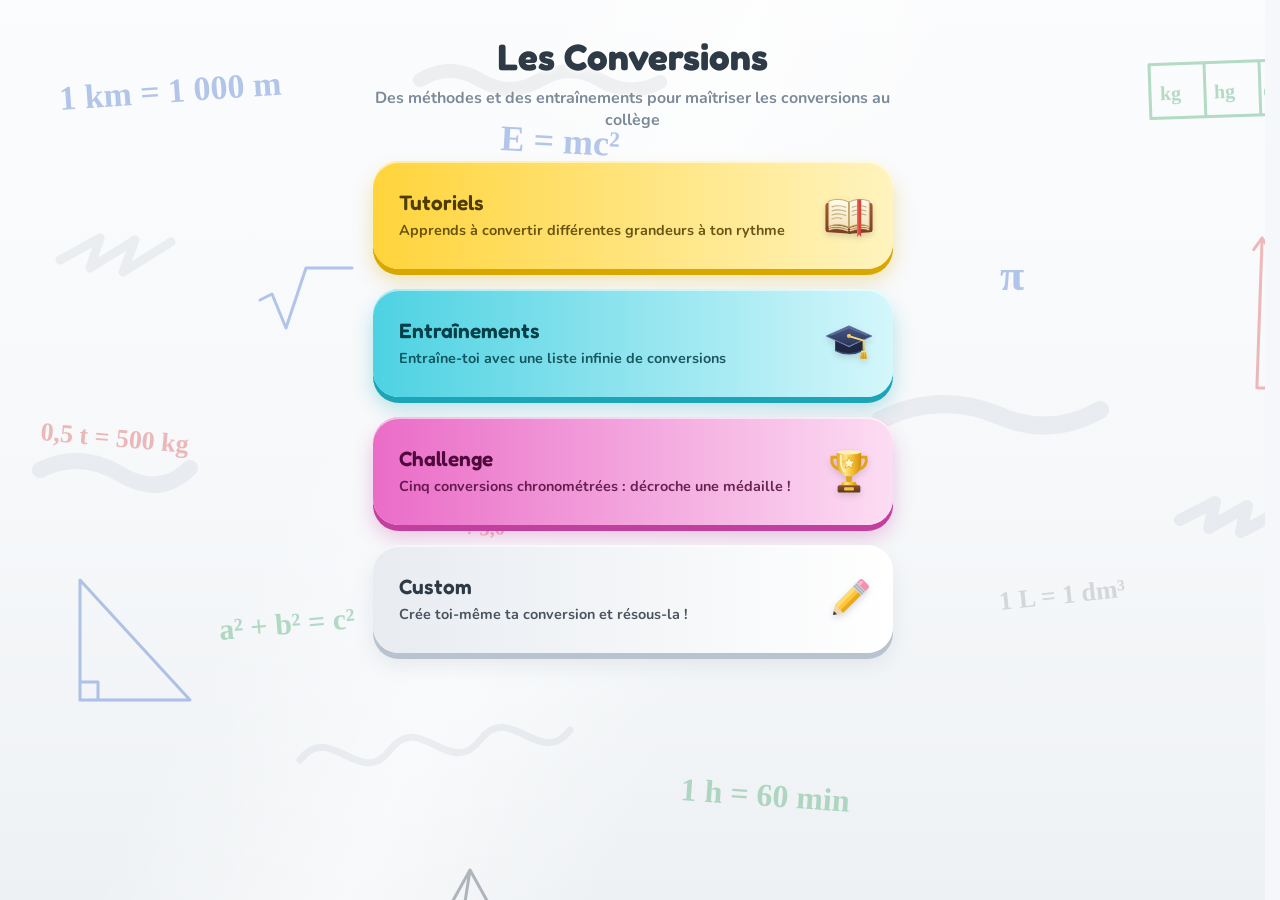
==== commit fb60aa23: "Duel de conversions dans une fenêtre, médailles des records, styles 3e/Duel, sans cadre et marges al" ====
--- a/index.html
+++ b/index.html
@@ -167,18 +167,24 @@
       <div class="home-inner">
         <button class="btn-text home-back" data-back="home" type="button">&larr; Retour</button>
         <h1>Challenge</h1>
-        <p class="subtitle">Réussis 5 conversions le plus vite possible. Chaque erreur te coûte 5 secondes !</p>
+        <p class="subtitle">Réussis 5 conversions le plus vite possible. Passer une conversion te coûte 5 secondes !</p>
 
         <div class="menu-list">
-          <button class="diff-card metal metal--violet" data-diff="eval4e" type="button">
+          <button class="diff-card metal metal--silver" data-diff="eval4e" type="button">
             <span class="diff-name">Évaluation 4e</span>
             <span class="diff-desc">Cinq conversions classiques chronométrées</span>
             <span class="diff-best" hidden></span>
           </button>
-          <button class="diff-card metal metal--obsidian" data-diff="eval3e" type="button">
+          <button class="diff-card marble" data-diff="eval3e" type="button">
             <span class="diff-name">Évaluation 3e</span>
             <span class="diff-desc">Cinq conversions chronométrées parmi toutes les méthodes possibles</span>
             <span class="diff-best" hidden></span>
+          </button>
+          <!-- Duel : obsidienne bordée d'or, deux silhouettes séparées par un éclair -->
+          <button id="btn-duel" class="diff-card diff-card--icon metal metal--obsidian" type="button">
+            <span class="diff-name">Duel de conversions</span>
+            <span class="diff-desc">Les mêmes conversions que ton adversaire, grâce à un code</span>
+            <svg class="diff-ico duel-ico" viewBox="0 0 120 56" aria-hidden="true"><circle cx="24" cy="15" r="9" fill="currentColor"/><path d="M8 54v-8a16 16 0 0 1 32 0v8z" fill="currentColor"/><path d="M64 4L50 30h10l-6 22 18-30H61l7-18z" fill="#FFD84D" stroke="#B8860B" stroke-width="2" stroke-linejoin="round"/><circle cx="96" cy="15" r="9" fill="currentColor"/><path d="M80 54v-8a16 16 0 0 1 32 0v8z" fill="currentColor"/></svg>
           </button>
         </div>
       </div>
@@ -451,6 +457,64 @@
       <div id="draft-table" class="draft-table"></div>
     </section>
 
+    <!-- Fenêtre du Duel (comme dans Les Bases de la chimie) : créer ou rejoindre, choix 4e / 3e réservé à celui qui crée,
+         puis le code. Un code de 4 caractères donne les mêmes conversions aux deux joueurs (il contient le choix 4e / 3e). -->
+    <div id="duel-pop" class="duel-pop" hidden role="dialog" aria-modal="true" aria-labelledby="duel-pop-title">
+      <div class="duel-pop__card">
+        <h2 id="duel-pop-title" class="duel-pop__title">Mode Duel</h2>
+        <svg class="duel-pop__duo" viewBox="0 0 120 56" aria-hidden="true"><circle cx="24" cy="15" r="9" fill="currentColor"/><path d="M8 54v-8a16 16 0 0 1 32 0v8z" fill="currentColor"/><path d="M64 4L50 30h10l-6 22 18-30H61l7-18z" fill="#FFD84D" stroke="#B8860B" stroke-width="2" stroke-linejoin="round"/><circle cx="96" cy="15" r="9" fill="currentColor"/><path d="M80 54v-8a16 16 0 0 1 32 0v8z" fill="currentColor"/></svg>
+
+        <div class="duel-step" data-step="choice">
+          <p class="duel-pop__text">Un joueur crée le duel et donne le code à l'autre : vous aurez exactement les mêmes conversions. À la fin, comparez vos temps&nbsp;!</p>
+          <div class="duel-pop__choices">
+          <button class="diff-card metal duel-choice duel-choice--create" data-duel-step="create" type="button">
+            <span class="diff-name">Créer un duel</span>
+            <span class="diff-desc">Choisis les conversions et obtiens un code</span>
+          </button>
+          <button class="diff-card metal duel-choice duel-choice--join" data-duel-step="join" type="button">
+            <span class="diff-name">Rejoindre un duel</span>
+            <span class="diff-desc">Tape le code de ton adversaire</span>
+          </button>
+          </div>
+          <div class="duel-pop__actions"><button class="btn-secondary" data-duel-close type="button">Annuler</button></div>
+        </div>
+
+        <div class="duel-step" data-step="create" hidden>
+          <p class="duel-pop__text">Choisis les conversions du duel : ton adversaire aura exactement les mêmes.</p>
+          <div class="duel-pop__choices">
+          <button class="diff-card metal duel-choice duel-choice--eval4e" data-duel-create="eval4e" type="button">
+            <span class="diff-name">Évaluation 4e</span>
+            <span class="diff-desc">Cinq conversions classiques chronométrées</span>
+          </button>
+          <button class="diff-card metal duel-choice duel-choice--eval3e" data-duel-create="eval3e" type="button">
+            <span class="diff-name">Évaluation 3e</span>
+            <span class="diff-desc">Cinq conversions parmi toutes les méthodes possibles</span>
+          </button>
+          </div>
+          <div class="duel-pop__actions"><button class="btn-secondary" data-duel-step="choice" type="button">&larr; Retour</button></div>
+        </div>
+
+        <div class="duel-step" data-step="join" hidden>
+          <p class="duel-pop__text">Tape le code à 4 caractères de ton adversaire.</p>
+          <input id="duel-code-in" class="duel-code-in" maxlength="4" autocomplete="off" autocapitalize="characters" spellcheck="false" aria-label="Code du duel" />
+          <p id="duel-err" class="duel-err" hidden>Ce code n'existe pas : vérifie les 4 caractères avec ton adversaire.</p>
+          <div class="duel-pop__actions">
+            <button class="btn-secondary" data-duel-step="choice" type="button">&larr; Retour</button>
+            <button id="duel-join" class="btn-primary" type="button">Valider</button>
+          </div>
+        </div>
+
+        <div class="duel-step" data-step="ready" hidden>
+          <p id="duel-code" class="duel-code"></p>
+          <p id="duel-level" class="duel-level"></p>
+          <p id="duel-tip" class="duel-pop__text"></p>
+          <div class="duel-pop__actions">
+            <button class="btn-secondary" data-duel-close type="button">Annuler</button>
+            <button id="duel-launch" class="btn-primary" type="button">Lancer le duel</button>
+          </div>
+        </div>
+      </div>
+    </div>
   </main>
 
   <canvas id="confetti-canvas"></canvas>
--- a/style.css
+++ b/style.css
@@ -73,13 +73,6 @@
 @media (max-width: 600px) {
   .bg-science { background-size: 1040px 650px, auto, auto; }
 }
-/* Cadre en aluminium du tableau */
-.bg-science::after {
-  content: '';
-  position: absolute;
-  inset: 0;
-  box-shadow: inset 0 0 0 5px #E3E7EC, inset 0 0 0 7px #C2C9D1, inset 0 0 18px 7px rgba(46, 58, 70, 0.08);
-}
 /* Halo blanc : les textes posés sur le tableau restent lisibles par-dessus les écritures */
 h1, .subtitle, .btn-text, .draft-title {
   text-shadow: 0 0 4px rgba(255, 255, 255, 0.95), 0 0 10px rgba(255, 255, 255, 0.85);
@@ -126,8 +119,8 @@
   --theme-accent: #7A66AE;
 }
 body[data-theme="eval3e"] {
-  --bg-tint: linear-gradient(180deg, #FAF7EF 0%, #F1EAD8 55%, #E5DABD 100%);
-  --theme-accent: #B08A24;
+  --bg-tint: linear-gradient(180deg, #F2FBFA 0%, #DFF4F1 55%, #C9ECE7 100%);
+  --theme-accent: #1C9C90;
 }
 .btn-custom { --c-light: #FFFFFF; --c-mid: #E8ECF1; --c-dark: #B9C3CF; --c-text: #2E3A46; }
 
@@ -140,7 +133,7 @@
   flex-direction: column;
   align-items: center;
   width: 100%;
-  padding: 24px 16px 20px;
+  padding: 18px 16px 20px;   /* même hauteur que les autres applis (bouton de retour et titres alignés) */
 }
 
 .screen { display: none; width: 100%; max-width: 520px; }
@@ -149,11 +142,13 @@
 /* ===== Accueil ===== */
 .home-inner {
   text-align: center;
-  padding-top: 4vh;
+  padding-top: 0;
   display: flex;
   flex-direction: column;
   align-items: stretch;
 }
+/* Titres des menus à la même hauteur que dans les autres applis */
+.home-inner > h1 { margin-top: 16px; }
 
 h1 {
   font-family: var(--font-display);
@@ -235,11 +230,85 @@
   transition: transform 0.7s ease;
 }
 .metal:hover::after { transform: translateX(30%); }
-.metal--violet {
-  --c-dark: #4E3F7A;
-  background: linear-gradient(160deg, #CFC6E8 0%, #8F7EC2 36%, #B9ADDC 54%, #6C5B9C 100%);
-}
-.metal--violet .diff-best { background: rgba(255,255,255,0.22); color: #FFFFFF; }
+/* Évaluation 4e : argent poli, bordé du mauve d'origine ; Évaluation 3e : marbre (plus bas) ; Duel : obsidienne */
+.metal--silver {
+  --c-dark: #6C5B9C;
+  color: #2E2650; text-shadow: 0 1px 0 rgba(255,255,255,0.75);
+  background: linear-gradient(160deg, #FFFFFF 0%, #C7CDD6 36%, #EEF1F5 54%, #9AA3B0 100%);
+  box-shadow: 0 6px 0 var(--c-dark), 0 12px 22px rgba(46,38,80,0.22), inset 0 0 0 3px #8F7EC2, inset 0 2px 0 rgba(255,255,255,0.9);
+}
+.metal--silver:active { box-shadow: 0 2px 0 var(--c-dark), 0 6px 10px rgba(46,38,80,0.2), inset 0 0 0 3px #8F7EC2; }
+.metal--silver .diff-best { background: rgba(255,255,255,0.65); color: #3B2F66; }
+/* Évaluation 3e : marbre blanc veiné, cerclé de turquoise */
+.marble {
+  --c-dark: #1C9C90; color: #1F3B3A;
+  background: #F6F4F0 url("img/marbre.svg") center / cover no-repeat;
+  box-shadow: 0 6px 0 var(--c-dark), 0 12px 22px rgba(20,90,84,0.22), inset 0 0 0 3px #2EC4B6, inset 0 2px 0 rgba(255,255,255,0.9);
+}
+.marble:active { box-shadow: 0 2px 0 var(--c-dark), 0 6px 10px rgba(20,90,84,0.2), inset 0 0 0 3px #2EC4B6; }
+.marble .diff-name, .marble .diff-desc { text-shadow: 0 0 6px #fff, 0 0 2px #fff; }
+.marble .diff-best { background: rgba(255,255,255,0.75); color: #155E57; }
+.diff-card > .duel-ico { width: 64px; height: auto; color: #FFE39A; filter: drop-shadow(0 2px 2px rgba(0,0,0,0.5)); }
+.diff-card--icon.metal--obsidian { padding-right: 92px; }
+
+/* Petite médaille du record, à côté du temps (à la place des emojis) */
+.diff-best { display: inline-flex; align-items: center; gap: 6px; align-self: flex-start; }
+.diff-best .medal { width: 18px; height: 23px; margin: -2px 0; animation: none; flex: none; }
+.diff-best .medal__disc { box-shadow: 0 0 0 1px var(--m3), 0 0 0 2px var(--m4); }
+.diff-best .medal__ring { box-shadow: inset 0 1px 2px rgba(0,0,0,0.3); }
+.diff-best .medal__star { font-size: 0.55rem; text-shadow: none; }
+.diff-best .medal__spark, .diff-best .medal__shine { display: none; }
+.res-best .medal { display: inline-block; vertical-align: middle; width: 20px; height: 26px; margin: -4px 4px 0; animation: none; }
+.res-best .medal__disc { box-shadow: 0 0 0 1px var(--m3), 0 0 0 2px var(--m4); }
+.res-best .medal__star { font-size: 0.6rem; text-shadow: none; }
+.res-best .medal__spark, .res-best .medal__shine { display: none; }
+
+/* Écran de fin du duel */
+body[data-theme="duel"] {
+  --bg-tint: linear-gradient(180deg, #FAF7EF 0%, #F1EAD8 55%, #E5DABD 100%);
+  --theme-accent: #B08A24;
+}
+/* Fenêtre du Duel (comme la fenêtre du Duel de la Chimie) */
+.duel-pop {
+  position: fixed; inset: 0; z-index: 40; display: flex; align-items: center; justify-content: center; overflow-y: auto;
+  padding: calc(16px + env(safe-area-inset-top, 0px)) 16px calc(16px + env(safe-area-inset-bottom, 0px));
+  background: rgba(30, 36, 48, 0.55);
+}
+.duel-pop[hidden], .duel-step[hidden] { display: none; }
+.duel-pop__card {
+  width: min(100%, 440px); max-height: 100%; overflow-y: auto; padding: 20px 18px 18px; border-radius: 26px;
+  background: #FFFFFF; box-shadow: 0 20px 50px rgba(0,0,0,0.35); text-align: center; animation: pop 0.35s cubic-bezier(.34,1.56,.64,1);
+}
+.duel-pop__title { margin: 0; font-family: var(--font-display); font-weight: 600; font-size: 1.45rem; }
+.duel-pop__duo { display: block; width: 130px; height: auto; margin: 6px auto 4px; color: #2B3440; }
+.duel-pop__text { margin: 6px 0 12px; font-weight: 700; line-height: 1.45; text-align: left; }
+.duel-pop__choices { display: flex; flex-direction: column; gap: 14px; margin: 4px 0 6px; }
+.duel-pop__actions { display: flex; flex-wrap: wrap; justify-content: center; gap: 12px; margin-top: 14px; }
+/* Boutons du duel : lisses et brillants (reflet des boutons métal), sombres, avec un liseré de couleur */
+.duel-choice {
+  --liser: #FFD84D; --c-dark: #0E1118; text-align: left;
+  background: linear-gradient(160deg, #46505F 0%, #1D222C 40%, #343C49 58%, #10131A 100%);
+  box-shadow: 0 6px 0 var(--c-dark), 0 12px 22px rgba(0,0,0,0.3), inset 0 0 0 2.5px var(--liser), inset 0 2px 0 rgba(255,255,255,0.28);
+}
+.duel-choice:active { box-shadow: 0 2px 0 var(--c-dark), 0 6px 10px rgba(0,0,0,0.28), inset 0 0 0 2.5px var(--liser); }
+.duel-choice .diff-name { color: var(--liser); }
+.duel-choice--create { --liser: #FFD84D; }
+.duel-choice--join { --liser: #FF9C42; }
+.duel-choice--eval4e { --liser: #B9A9F0; }
+.duel-choice--eval3e { --liser: #2EC4B6; }
+.duel-code-in {
+  display: block; margin: 0 auto; width: 9.5ch; padding: 8px 10px; border: 2.5px solid #B9C4CE; border-radius: 14px; background: #fff; color: inherit;
+  font-family: var(--font-display); font-size: 1.6rem; font-weight: 700; letter-spacing: .25em; text-align: center; text-transform: uppercase;
+}
+.duel-code-in:focus { outline: none; border-color: #DEB448; box-shadow: 0 0 0 4px rgba(222,180,72,0.35); }
+.duel-err { margin: 8px 0 0; font-weight: 800; color: #C0392B; }
+.duel-err[hidden] { display: none; }
+.duel-code {
+  display: inline-block; margin: 8px 0 2px; padding: 6px 18px; border-radius: 16px; font-family: var(--font-display); font-size: 2.6rem; font-weight: 700;
+  letter-spacing: .25em; text-indent: .25em; color: #FFE39A; background: linear-gradient(160deg, #4C463E, #1E1C1A 60%, #3D372E); box-shadow: 0 4px 0 #8C6A1C, inset 0 0 0 2px rgba(222,180,72,0.8);
+}
+.duel-level { margin: 2px 0 6px; font-weight: 800; color: #8C6A1C; }
+.duel-ico--big { display: block; width: 170px; height: auto; margin: 0 auto 4px; color: #2B4746; }
 .metal--obsidian {
   --c-dark: #8C6A1C;
   background: linear-gradient(160deg, #4C463E 0%, #1E1C1A 38%, #3D372E 55%, #121110 100%);
